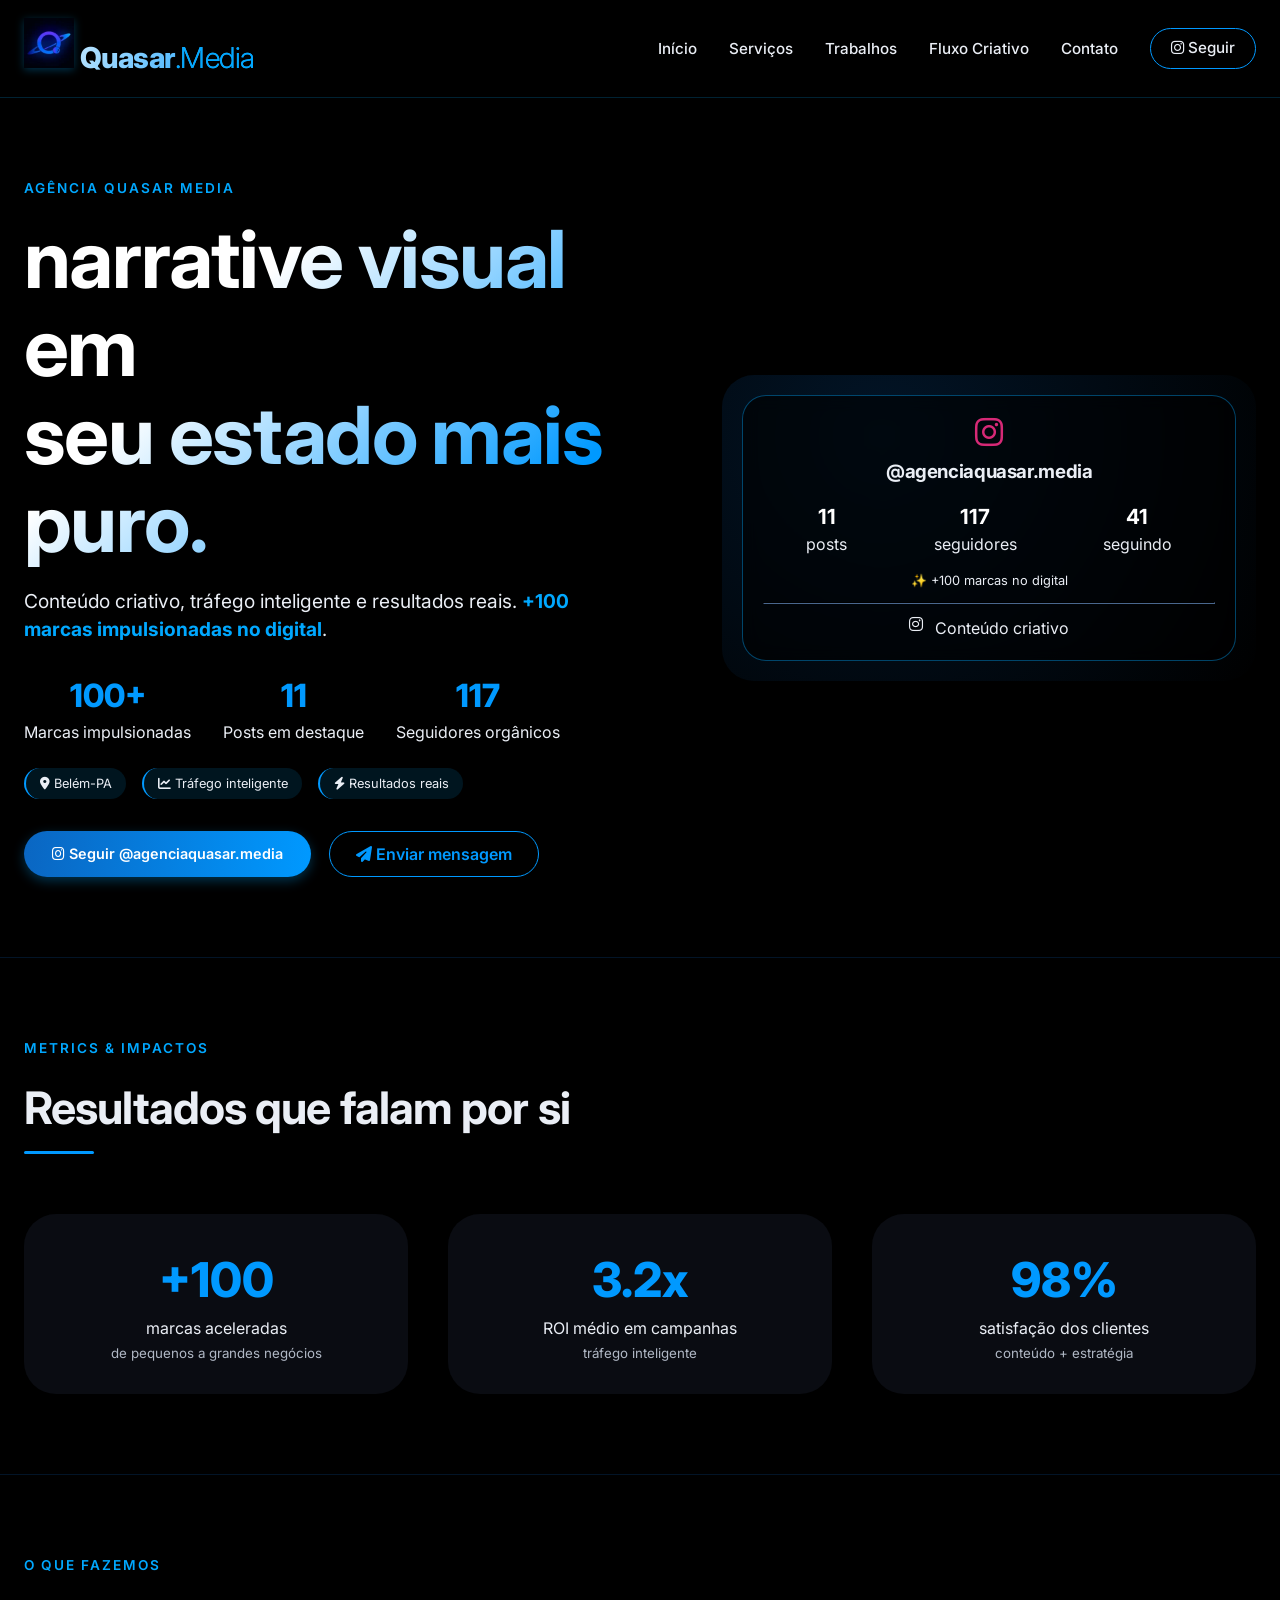
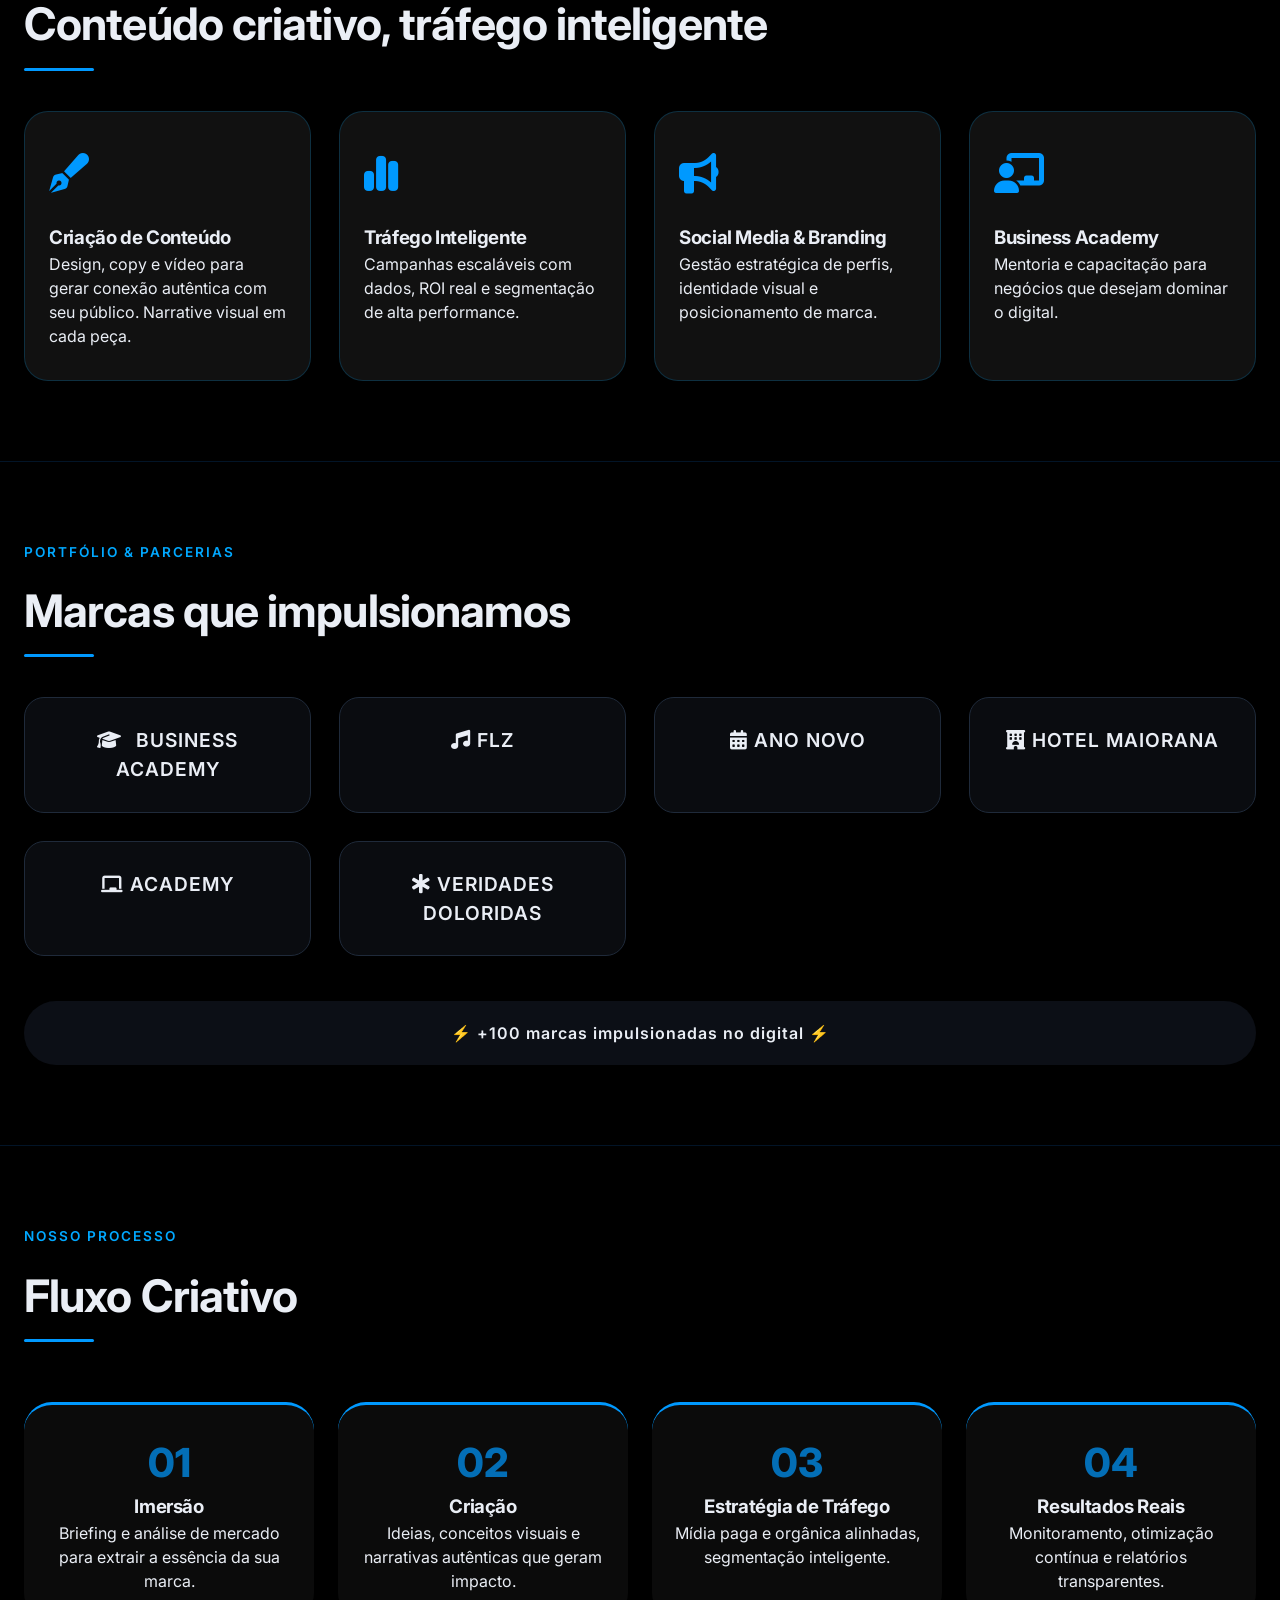
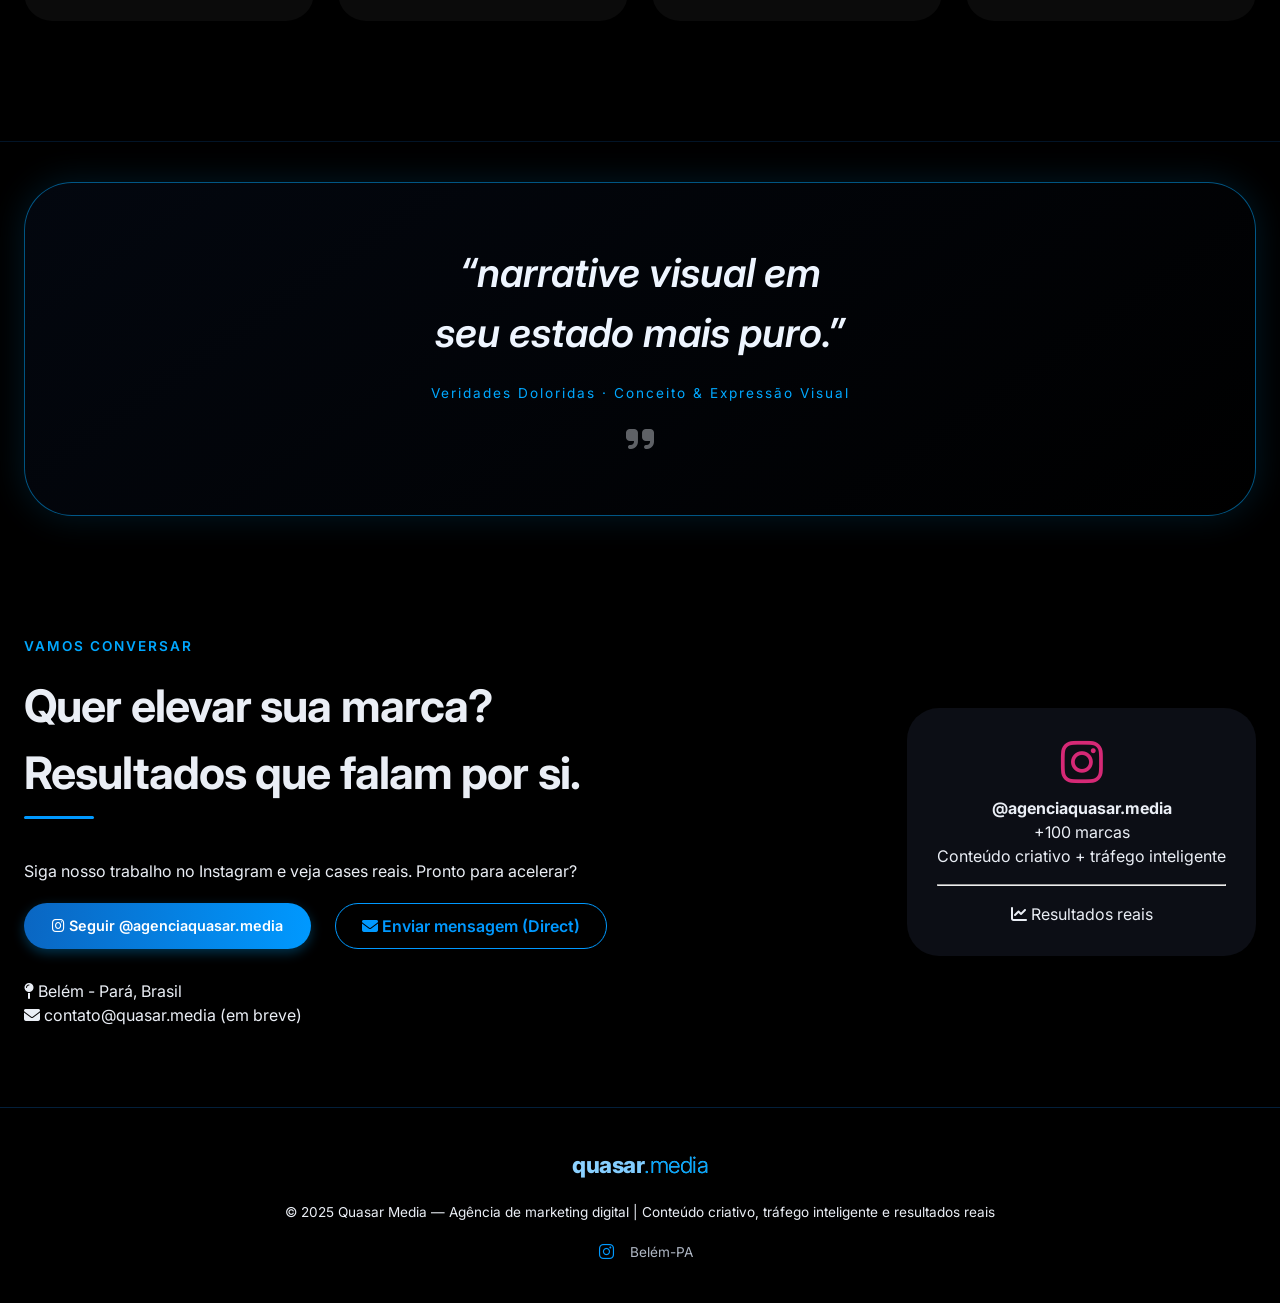
==== index.html @ a2df17c5 "Primeiro commit do Quasar.media" ====
<!DOCTYPE html>
<html lang="pt-br">
<head>
    <meta charset="UTF-8">
    <meta name="viewport" content="width=device-width, initial-scale=1.0, user-scalable=yes">
    <title>Quasar Media | Agência de Marketing Digital</title>
    <meta name="description" content="Conteúdo criativo, tráfego inteligente e resultados reais. +100 marcas impulsionadas no digital. Agência Quasar Media - Belém/PA">
    <link rel="preconnect" href="https://fonts.googleapis.com">
    <link rel="preconnect" href="https://fonts.gstatic.com" crossorigin>
    <link href="https://fonts.googleapis.com/css2?family=Inter:opsz,wght@14..32,300;14..32,400;14..32,500;14..32,600;14..32,700;14..32,800&display=swap" rel="stylesheet">
    <link rel="stylesheet" href="https://cdnjs.cloudflare.com/ajax/libs/font-awesome/6.5.1/css/all.min.css">
    <style>
        * {
            margin: 0;
            padding: 0;
            box-sizing: border-box;
        }

        body {
            background-color: #000000;
            font-family: 'Inter', sans-serif;
            color: #eaeef5;
            line-height: 1.5;
            scroll-behavior: smooth;
        }

        /* Cores e variáveis */
        :root {
            --black-deep: #000000;
            --black-rich: #0a0a0a;
            --black-card: #111111;
            --blue-primary: #0a66c2;
            --blue-electric: #0099ff;
            --blue-glow: #00a8ff;
            --blue-dark: #0a4c8a;
            --gray-muted: #b0b8c5;
            --white-soft: #f0f4fa;
            --border-glow: rgba(0, 168, 255, 0.25);
        }

        /* Scrollbar customizada */
        ::-webkit-scrollbar {
            width: 6px;
        }
        ::-webkit-scrollbar-track {
            background: #0a0a0a;
        }
        ::-webkit-scrollbar-thumb {
            background: var(--blue-primary);
            border-radius: 8px;
        }

        /* Layout base */
        .container {
            max-width: 1300px;
            margin: 0 auto;
            padding: 0 24px;
        }

        section {
            padding: 80px 0;
            border-bottom: 1px solid rgba(10, 102, 194, 0.2);
        }

        section:last-child {
            border-bottom: none;
        }

        /* Tipografia */
        h1, h2, h3 {
            font-weight: 700;
            letter-spacing: -0.02em;
        }

        h1 {
            font-size: clamp(2.8rem, 8vw, 5rem);
            line-height: 1.1;
            background: linear-gradient(135deg, #ffffff 30%, var(--blue-electric) 80%);
            -webkit-background-clip: text;
            background-clip: text;
            color: transparent;
            margin-bottom: 1.25rem;
        }

        h2 {
            font-size: clamp(2rem, 5vw, 2.8rem);
            margin-bottom: 2rem;
            position: relative;
            display: inline-block;
        }
        h2:after {
            content: '';
            position: absolute;
            bottom: -12px;
            left: 0;
            width: 70px;
            height: 3px;
            background: var(--blue-electric);
            border-radius: 4px;
        }

        .section-sub {
            color: var(--blue-glow);
            text-transform: uppercase;
            font-weight: 600;
            letter-spacing: 2px;
            font-size: 0.85rem;
            margin-bottom: 1rem;
        }

        /* Navbar */
        .navbar {
            position: sticky;
            top: 0;
            backdrop-filter: blur(16px);
            background: rgba(0, 0, 0, 0.75);
            z-index: 1000;
            padding: 18px 0;
            border-bottom: 1px solid rgba(0, 168, 255, 0.2);
        }
        .nav-container {
            display: flex;
            justify-content: space-between;
            align-items: center;
            flex-wrap: wrap;
        }
        .logo {
            font-size: 1.8rem;
            font-weight: 800;
            letter-spacing: -0.5px;
            background: linear-gradient(120deg, #fff, var(--blue-electric));
            -webkit-background-clip: text;
            background-clip: text;
            color: transparent;
            text-decoration: none;
        }
        .logo span {
            font-weight: 300;
            color: var(--blue-glow);
            background: none;
            -webkit-background-clip: unset;
            background-clip: unset;
        }
/* ==================== LOGO ==================== */
.logo-imaf {
    display: flex;
    align-items: center;
    gap: 10px;           /* espaço entre a imagem e o texto */
    text-decoration: none;
    color: inherit;
}

.logo-img {
    height: 50px;                    /* tamanho principal da logo */
    width: auto;                     /* mantém proporção */
    object-fit: contain;             /* evita distorção */
    filter: drop-shadow(0 2px 4px rgba(0, 168, 255, 0.3)); /* brilho sutil */
    transition: transform 0.3s ease;
}

.logo-img:hover {
    transform: scale(1.05);
}

/* Texto ao lado da logo */
.logo-imaf span {
    font-size: 1.75rem;
    font-weight: 800;
    letter-spacing: -0.5px;
    background: linear-gradient(120deg, #ffffff, var(--blue-electric));
    -webkit-background-clip: text;
    background-clip: text;
    color: transparent;
    line-height: 1;
}

/* Versão mobile - reduz um pouco o tamanho */
@media (max-width: 860px) {
    .logo-img {
        height: 36px;
    }
    
    .logo-imaf span {
        font-size: 1.55rem;
    }
}
        .nav-links {
            display: flex;
            gap: 2rem;
            align-items: center;
            list-style: none;
        }
        .nav-links a {
            color: #eaeef5;
            text-decoration: none;
            font-weight: 500;
            transition: 0.2s;
            font-size: 0.95rem;
        }
        .nav-links a:hover {
            color: var(--blue-electric);
        }
        .menu-icon {
            display: none;
            font-size: 1.8rem;
            cursor: pointer;
            color: var(--blue-electric);
        }

        /* Botões */
        .btn-primary {
            background: linear-gradient(95deg, var(--blue-primary), var(--blue-electric));
            border: none;
            padding: 12px 28px;
            border-radius: 40px;
            color: white;
            font-weight: 600;
            cursor: pointer;
            transition: 0.2s;
            text-decoration: none;
            display: inline-block;
            font-size: 0.9rem;
            box-shadow: 0 4px 12px rgba(0, 168, 255, 0.3);
        }
        .btn-primary:hover {
            transform: scale(1.02);
            background: linear-gradient(95deg, #0a5bb3, #0090e6);
            box-shadow: 0 8px 20px rgba(0, 168, 255, 0.5);
        }
        .btn-outline {
            background: transparent;
            border: 1.5px solid var(--blue-electric);
            padding: 10px 26px;
            border-radius: 40px;
            color: var(--blue-electric);
            font-weight: 600;
            transition: 0.2s;
            text-decoration: none;
            display: inline-block;
        }
        .btn-outline:hover {
            background: rgba(0, 168, 255, 0.1);
            border-color: #fff;
            color: #fff;
        }

        /* Hero Section */
        .hero {
            display: flex;
            flex-wrap: wrap;
            justify-content: space-between;
            align-items: center;
            gap: 40px;
        }
        .hero-content {
            flex: 1.2;
        }
        .hero-stats {
            display: flex;
            gap: 2rem;
            margin: 28px 0 24px;
            flex-wrap: wrap;
        }
        .stat-item {
            text-align: center;
        }
        .stat-number {
            font-size: 2rem;
            font-weight: 800;
            color: var(--blue-electric);
        }
        .hero-badges {
            display: flex;
            gap: 16px;
            flex-wrap: wrap;
            margin-top: 20px;
        }
        .badge-local {
            background: rgba(0, 168, 255, 0.12);
            padding: 6px 14px;
            border-radius: 50px;
            font-size: 0.8rem;
            border-left: 2px solid var(--blue-electric);
        }
        .hero-right {
            flex: 0.9;
            background: radial-gradient(circle at 30% 20%, rgba(10, 102, 194, 0.2), transparent);
            padding: 20px;
            border-radius: 32px;
            text-align: center;
        }
        .instagram-card {
            background: rgba(0, 0, 0, 0.6);
            backdrop-filter: blur(8px);
            border-radius: 24px;
            padding: 20px;
            border: 1px solid rgba(0, 168, 255, 0.4);
        }
        .insta-stats {
            display: flex;
            justify-content: space-around;
            margin: 15px 0;
        }
        .insta-stats div {
            text-align: center;
        }
        .insta-stats strong {
            font-size: 1.3rem;
            display: block;
            color: white;
        }

        /* Grids e cards */
        .services-grid, .clients-grid {
            display: grid;
            grid-template-columns: repeat(auto-fit, minmax(260px, 1fr));
            gap: 28px;
            margin-top: 20px;
        }
        .service-card {
            background: var(--black-card);
            border-radius: 24px;
            padding: 32px 24px;
            transition: 0.25s ease;
            border: 1px solid rgba(0, 168, 255, 0.2);
        }
        .service-card:hover {
            transform: translateY(-6px);
            border-color: var(--blue-electric);
            box-shadow: 0 20px 30px -12px rgba(0, 168, 255, 0.2);
        }
        .service-icon {
            font-size: 2.5rem;
            color: var(--blue-electric);
            margin-bottom: 20px;
        }
        .client-item {
            background: #0a0c10;
            border-radius: 20px;
            padding: 28px 20px;
            text-align: center;
            font-weight: 600;
            font-size: 1.2rem;
            letter-spacing: 1px;
            border: 1px solid #1f2a3a;
            transition: 0.2s;
        }
        .client-item:hover {
            border-color: var(--blue-electric);
            background: #0f1722;
        }

        /* Fluxo Criativo (timeline) */
        .flow-steps {
            display: flex;
            flex-wrap: wrap;
            justify-content: space-between;
            gap: 24px;
            margin: 40px 0;
        }
        .step {
            flex: 1;
            min-width: 180px;
            background: rgba(17, 17, 17, 0.7);
            border-radius: 28px;
            padding: 28px 18px;
            text-align: center;
            border-top: 3px solid var(--blue-electric);
        }
        .step-number {
            font-size: 2.5rem;
            font-weight: 800;
            color: var(--blue-electric);
            opacity: 0.7;
        }

        /* Narrative Visual */
        .narrative-block {
            background: linear-gradient(145deg, #03070f, #000000);
            border-radius: 48px;
            padding: 60px 40px;
            text-align: center;
            margin: 40px 0;
            border: 1px solid rgba(0, 168, 255, 0.5);
            box-shadow: 0 0 35px rgba(0, 168, 255, 0.15);
        }
        .narrative-block p {
            font-size: clamp(1.5rem, 4vw, 2.5rem);
            font-weight: 600;
            font-style: italic;
            color: #eef5ff;
        }
        .narrative-small {
            margin-top: 20px;
            letter-spacing: 2px;
            font-size: 0.85rem;
            color: var(--blue-glow);
        }

        /* Contato e Redes */
        .contact-area {
            display: flex;
            flex-wrap: wrap;
            gap: 50px;
            justify-content: space-between;
            align-items: center;
        }
        .contact-buttons {
            display: flex;
            gap: 24px;
            flex-wrap: wrap;
        }
        .insta-handle {
            color: var(--blue-electric);
            font-weight: 600;
        }

        footer {
            padding: 40px 0;
            border-top: 1px solid rgba(10, 102, 194, 0.3);
            text-align: center;
            font-size: 0.85rem;
        }

        /* Responsivo */
        @media (max-width: 860px) {
            .nav-links {
                display: none;
                flex-direction: column;
                width: 100%;
                background: #000000dd;
                backdrop-filter: blur(20px);
                padding: 24px;
                border-radius: 28px;
                margin-top: 18px;
                gap: 1.5rem;
            }
            .nav-links.active {
                display: flex;
            }
            .menu-icon {
                display: block;
            }
            .nav-container {
                flex-wrap: wrap;
            }
            .hero {
                flex-direction: column;
            }
            .flow-steps {
                flex-direction: column;
            }
            .contact-area {
                flex-direction: column;
                text-align: center;
            }
        }
        .btn-icon {
            margin-right: 8px;
        }
        a {
            text-decoration: none;
        }
        .text-glow {
            color: var(--blue-glow);
        }
    </style>
</head>
<body>

<nav class="navbar">
    <div class="container nav-container">
          <a href="#" class="logo"> 
               <img src="logo.webp" alt="Quasar Media" class="logo-img">
               Quasar<span>.Media</span>
          </a>
        <div class="menu-icon" id="menuToggle">
            <i class="fas fa-bars"></i>
        </div>
        <ul class="nav-links" id="navLinks">
            <li><a href="#home">Início</a></li>
            <li><a href="#servicos">Serviços</a></li>
            <li><a href="#trabalhos">Trabalhos</a></li>
            <li><a href="#fluxo">Fluxo Criativo</a></li>
            <li><a href="#contato">Contato</a></li>
            <li><a href="https://www.instagram.com/agenciaquasar.media/" target="_blank" class="btn-outline" style="padding: 8px 20px;"><i class="fab fa-instagram"></i> Seguir</a></li>
        </ul>
    </div>
</nav>

<main>
    <!-- Hero / Home -->
    <section id="home">
        <div class="container hero">
            <div class="hero-content">
                <div class="section-sub">AGÊNCIA QUASAR MEDIA</div>
                <h1>narrative visual em<br>seu estado mais puro.</h1>
                <p style="font-size: 1.2rem; max-width: 550px;">Conteúdo criativo, tráfego inteligente e resultados reais. <strong class="text-glow">+100 marcas impulsionadas no digital</strong>.</p>
                
                <div class="hero-stats">
                    <div class="stat-item"><span class="stat-number">100+</span><br>Marcas impulsionadas</div>
                    <div class="stat-item"><span class="stat-number">11</span><br>Posts em destaque</div>
                    <div class="stat-item"><span class="stat-number">117</span><br>Seguidores orgânicos</div>
                </div>
                
                <div class="hero-badges">
                    <span class="badge-local"><i class="fas fa-map-marker-alt"></i> Belém-PA</span>
                    <span class="badge-local"><i class="fas fa-chart-line"></i> Tráfego inteligente</span>
                    <span class="badge-local"><i class="fas fa-bolt"></i> Resultados reais</span>
                </div>
                
                <div style="margin-top: 32px; display: flex; gap: 18px; flex-wrap: wrap;">
                    <a href="https://www.instagram.com/agenciaquasar.media/" target="_blank" class="btn-primary"><i class="fab fa-instagram"></i> Seguir @agenciaquasar.media</a>
                    <a href="#contato" class="btn-outline"><i class="fas fa-paper-plane"></i> Enviar mensagem</a>
                </div>
            </div>


            <!-- aleterar isso por uma imagem de chamada-->
            <div class="hero-right">
                <div class="instagram-card">
                    <i class="fab fa-instagram" style="font-size: 2rem; color: #d62976;"></i>
                    <h3 style="margin: 8px 0;">@agenciaquasar.media</h3>
                    <div class="insta-stats">
                        <div><strong>11</strong> posts</div>
                        <div><strong>117</strong> seguidores</div>
                        <div><strong>41</strong> seguindo</div>
                    </div>
                    <div style="font-size: 0.8rem; margin-top: 12px;">✨ +100 marcas no digital</div>
                    <hr style="border-color: #1e2a3a; margin: 12px 0;">
                    <div style="display: flex; justify-content: center; gap: 12px;">
                        <i class="fab fa-instagram"></i> <span>Conteúdo criativo</span>
                    </div>
                </div>
           <!-- aleterar isso por uma imagem de chamada / fim do div-->

            </div>
        </div>
    </section>

    <!-- Resultados que falam por si -->
    <section>
        <div class="container">
            <div class="section-sub">METRICS & IMPACTOS</div>
            <h2>Resultados que falam por si</h2>
            <div style="display: flex; flex-wrap: wrap; gap: 40px; justify-content: space-between; margin-top: 40px;">
                <div style="flex:1; background: #0a0c12; border-radius: 32px; padding: 30px; text-align: center;">
                    <div style="font-size: 3rem; font-weight: 800; color: var(--blue-electric);">+100</div>
                    <div>marcas aceleradas</div>
                    <small style="color: var(--gray-muted);">de pequenos a grandes negócios</small>
                </div>
                <div style="flex:1; background: #0a0c12; border-radius: 32px; padding: 30px; text-align: center;">
                    <div style="font-size: 3rem; font-weight: 800; color: var(--blue-electric);">3.2x</div>
                    <div>ROI médio em campanhas</div>
                    <small style="color: var(--gray-muted);">tráfego inteligente</small>
                </div>
                <div style="flex:1; background: #0a0c12; border-radius: 32px; padding: 30px; text-align: center;">
                    <div style="font-size: 3rem; font-weight: 800; color: var(--blue-electric);">98%</div>
                    <div>satisfação dos clientes</div>
                    <small style="color: var(--gray-muted);">conteúdo + estratégia</small>
                </div>
            </div>
        </div>
    </section>

    <!-- Serviços -->
    <section id="servicos">
        <div class="container">
            <div class="section-sub">O QUE FAZEMOS</div>
            <h2>Conteúdo criativo, tráfego inteligente</h2>
            <div class="services-grid">
                <div class="service-card">
                    <div class="service-icon"><i class="fas fa-pen-fancy"></i></div>
                    <h3>Criação de Conteúdo</h3>
                    <p>Design, copy e vídeo para gerar conexão autêntica com seu público. Narrative visual em cada peça.</p>
                </div>
                <div class="service-card">
                    <div class="service-icon"><i class="fas fa-chart-simple"></i></div>
                    <h3>Tráfego Inteligente</h3>
                    <p>Campanhas escaláveis com dados, ROI real e segmentação de alta performance.</p>
                </div>
                <div class="service-card">
                    <div class="service-icon"><i class="fas fa-bullhorn"></i></div>
                    <h3>Social Media & Branding</h3>
                    <p>Gestão estratégica de perfis, identidade visual e posicionamento de marca.</p>
                </div>
                <div class="service-card">
                    <div class="service-icon"><i class="fas fa-chalkboard-user"></i></div>
                    <h3>Business Academy</h3>
                    <p>Mentoria e capacitação para negócios que desejam dominar o digital.</p>
                </div>
            </div>
        </div>
    </section>

    <!-- Trabalhos / Clientes (inspirado na imagem) -->
    <section id="trabalhos">
        <div class="container">
            <div class="section-sub">PORTFÓLIO & PARCERIAS</div>
            <h2>Marcas que impulsionamos</h2>
            <div class="clients-grid">
                <div class="client-item"><i class="fas fa-graduation-cap" style="margin-right: 8px;"></i> BUSINESS ACADEMY</div>
                <div class="client-item"><i class="fas fa-music"></i> FLZ</div>
                <div class="client-item"><i class="fas fa-calendar-alt"></i> ANO NOVO</div>
                <div class="client-item"><i class="fas fa-hotel"></i> HOTEL MAIORANA</div>
                <div class="client-item"><i class="fas fa-chalkboard"></i> ACADEMY</div>
                <div class="client-item"><i class="fas fa-star-of-life"></i> VERIDADES DOLORIDAS</div>
            </div>
            <div style="margin-top: 45px; text-align: center; background: #0c0f16; border-radius: 60px; padding: 20px;">
                <span style="font-weight: 600; letter-spacing: 1px;">⚡ +100 marcas impulsionadas no digital ⚡</span>
            </div>
        </div>
    </section>

    <!-- Fluxo Criativo (etapas) -->
    <section id="fluxo">
        <div class="container">
            <div class="section-sub">NOSSO PROCESSO</div>
            <h2>Fluxo Criativo</h2>
            <div class="flow-steps">
                <div class="step"><div class="step-number">01</div><h3>Imersão</h3><p>Briefing e análise de mercado para extrair a essência da sua marca.</p></div>
                <div class="step"><div class="step-number">02</div><h3>Criação</h3><p>Ideias, conceitos visuais e narrativas autênticas que geram impacto.</p></div>
                <div class="step"><div class="step-number">03</div><h3>Estratégia de Tráfego</h3><p>Mídia paga e orgânica alinhadas, segmentação inteligente.</p></div>
                <div class="step"><div class="step-number">04</div><h3>Resultados Reais</h3><p>Monitoramento, otimização contínua e relatórios transparentes.</p></div>
            </div>
        </div>
    </section>

    <!-- Narrative visual puro (inspirado na legenda) -->
    <div class="container">
        <div class="narrative-block">
            <p>“narrative visual em<br>seu estado mais puro.”</p>
            <div class="narrative-small">Veridades Doloridas · Conceito & Expressão Visual</div>
            <i class="fas fa-quote-right" style="font-size: 2rem; opacity: 0.4; margin-top: 20px; display: block;"></i>
        </div>
    </div>

    <!-- Contato + redes sociais -->
    <section id="contato">
        <div class="container contact-area">
            <div>
                <div class="section-sub">VAMOS CONVERSAR</div>
                <h2>Quer elevar sua marca? <br>Resultados que falam por si.</h2>
                <p style="margin: 20px 0;">Siga nosso trabalho no Instagram e veja cases reais. Pronto para acelerar?</p>
                <div class="contact-buttons">
                    <a href="https://www.instagram.com/agenciaquasar.media/" target="_blank" class="btn-primary"><i class="fab fa-instagram"></i> Seguir @agenciaquasar.media</a>
                    <a href="https://www.instagram.com/direct/t/agenciaquasar.media" target="_blank" class="btn-outline"><i class="fas fa-envelope"></i> Enviar mensagem (Direct)</a>
                </div>
                <div style="margin-top: 30px;">
                    <p><i class="fas fa-map-pin"></i> Belém - Pará, Brasil</p>
                    <p><i class="fas fa-envelope"></i> contato@quasar.media (em breve)</p>
                </div>
            </div>
            <div style="background: #0c0e15; border-radius: 32px; padding: 30px; min-width: 240px; text-align: center;">
                <i class="fab fa-instagram" style="font-size: 3rem; color: #d62976;"></i>
                <p style="margin-top: 10px;"><strong>@agenciaquasar.media</strong></p>
                <p>+100 marcas<br>Conteúdo criativo + tráfego inteligente</p>
                <hr style="margin: 16px 0;">
                <div><i class="fas fa-chart-line"></i> Resultados reais</div>
            </div>
        </div>
    </section>
</main>

<footer>
    <div class="container">
        <div class="logo" style="font-size: 1.4rem; margin-bottom: 20px;">quasar<span>.media</span></div>
        <p>© 2025 Quasar Media — Agência de marketing digital | Conteúdo criativo, tráfego inteligente e resultados reais</p>
        <div style="margin-top: 20px;">
            <a href="https://www.instagram.com/agenciaquasar.media/" target="_blank" style="color: var(--blue-electric); margin: 0 12px;"><i class="fab fa-instagram fa-lg"></i></a>
            <span style="color: var(--gray-muted);">Belém-PA</span>
        </div>
    </div>
</footer>

<script>
    // Menu mobile toggle
    const menuToggle = document.getElementById('menuToggle');
    const navLinks = document.getElementById('navLinks');
    menuToggle.addEventListener('click', () => {
        navLinks.classList.toggle('active');
    });

    // Fechar menu ao clicar em qualquer link
    document.querySelectorAll('.nav-links a').forEach(link => {
        link.addEventListener('click', () => {
            navLinks.classList.remove('active');
        });
    });

    // Smooth scroll para âncoras
    document.querySelectorAll('a[href^="#"]').forEach(anchor => {
        anchor.addEventListener('click', function(e) {
            const targetId = this.getAttribute('href');
            if(targetId === "#") return;
            const targetElement = document.querySelector(targetId);
            if(targetElement) {
                e.preventDefault();
                targetElement.scrollIntoView({ behavior: 'smooth', block: 'start' });
            }
        });
    });
</script>
</body>
</html>
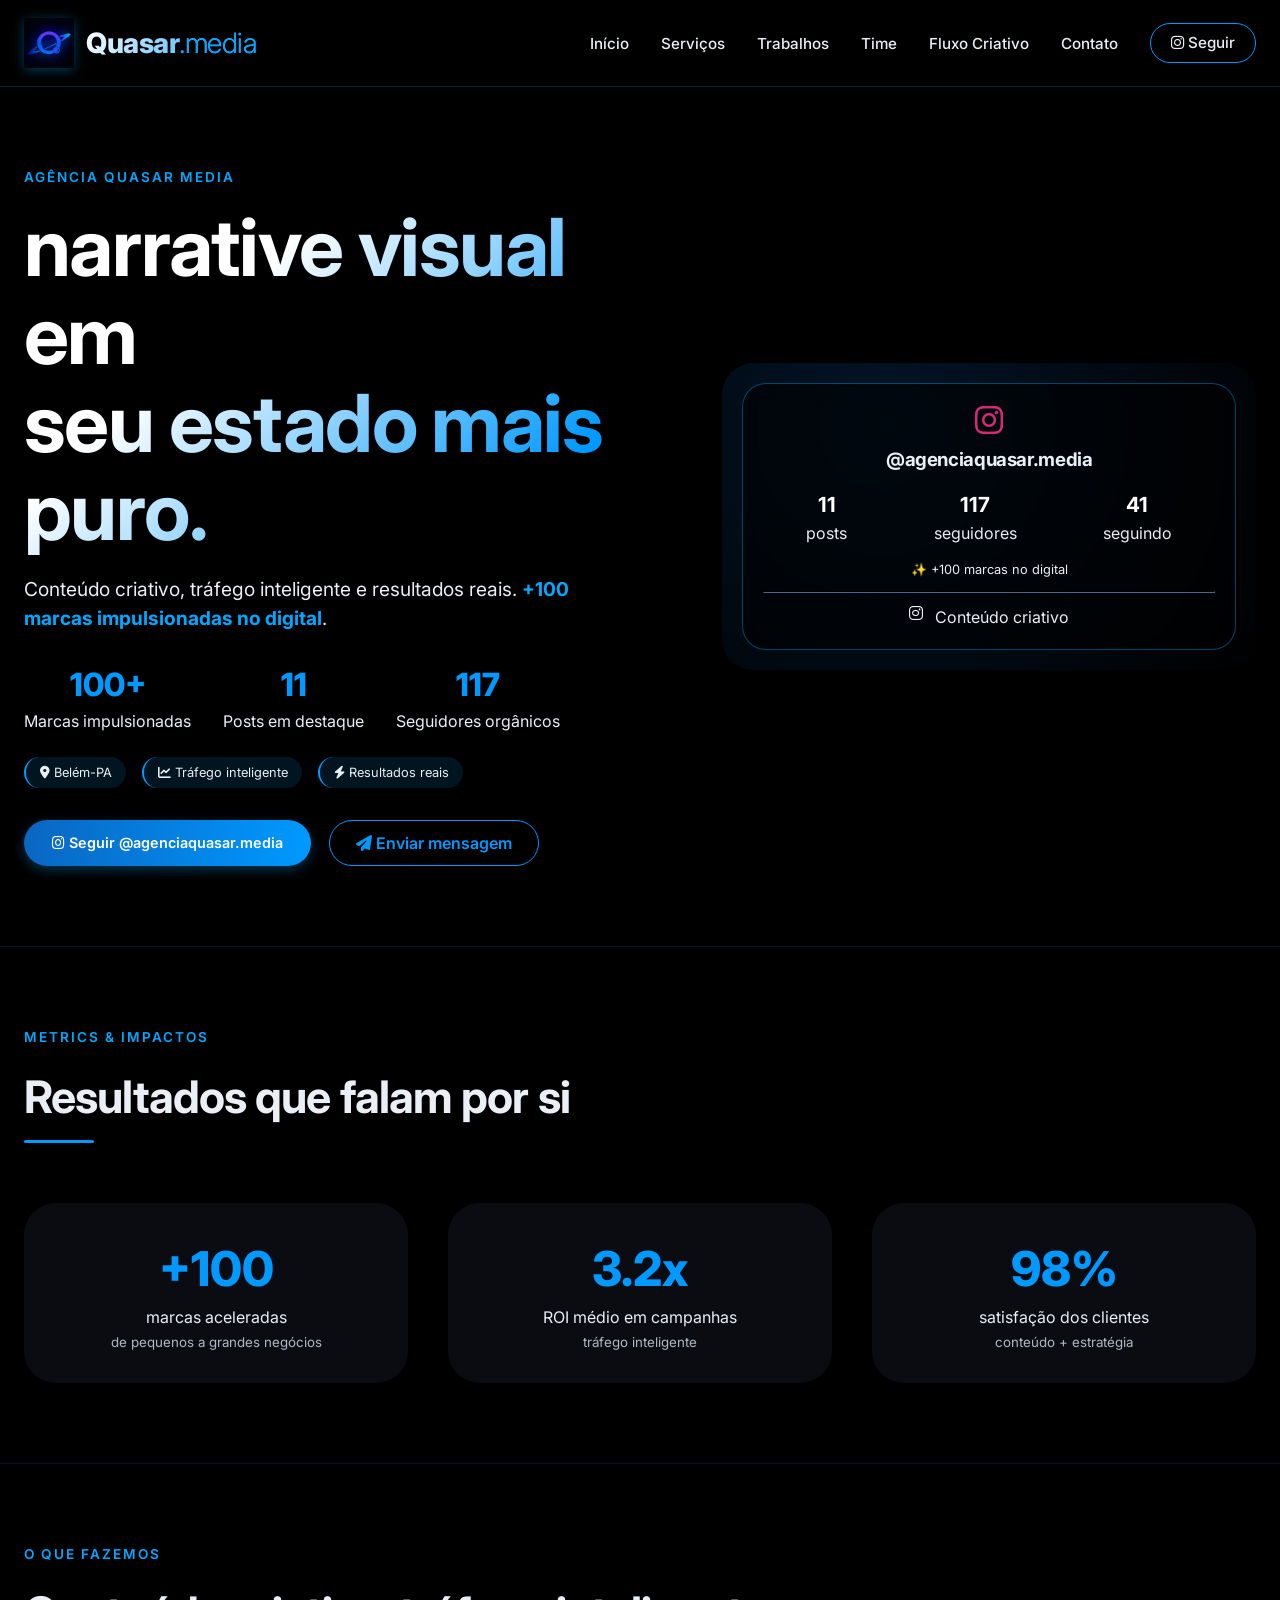
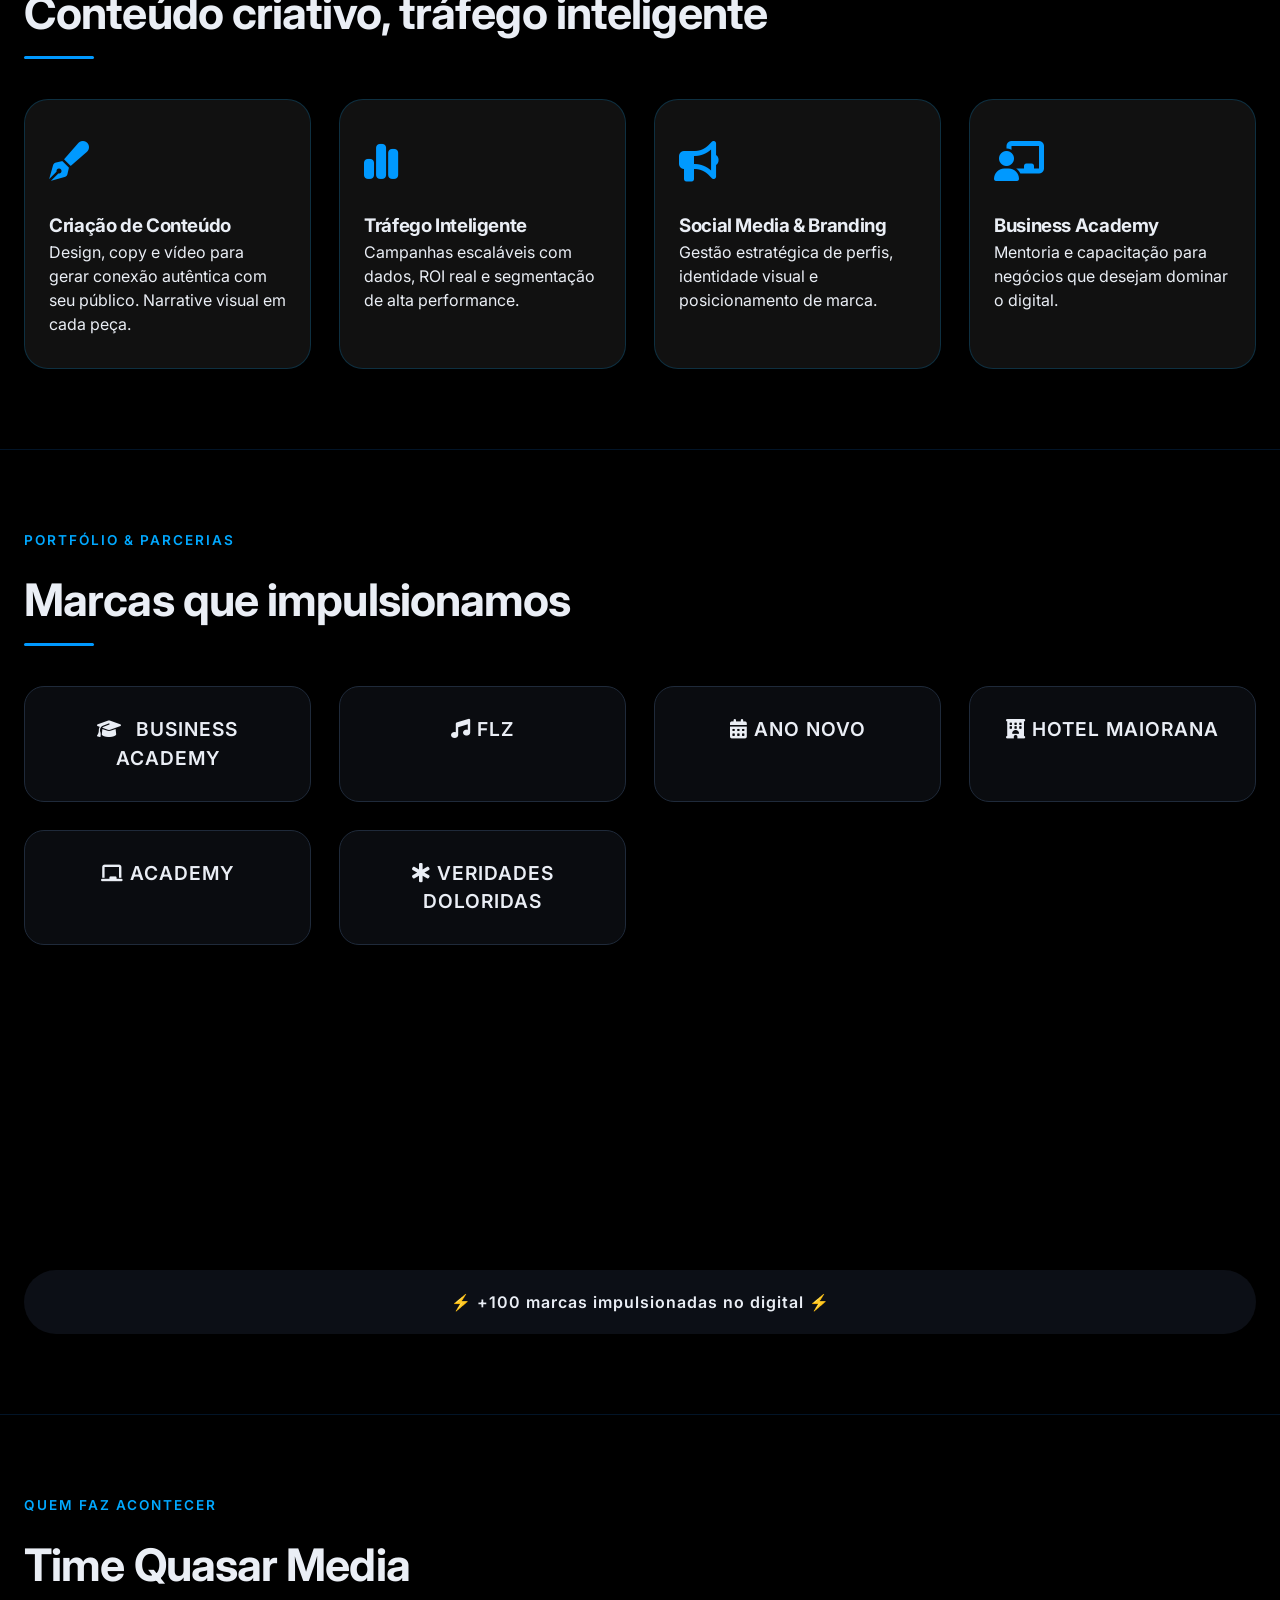
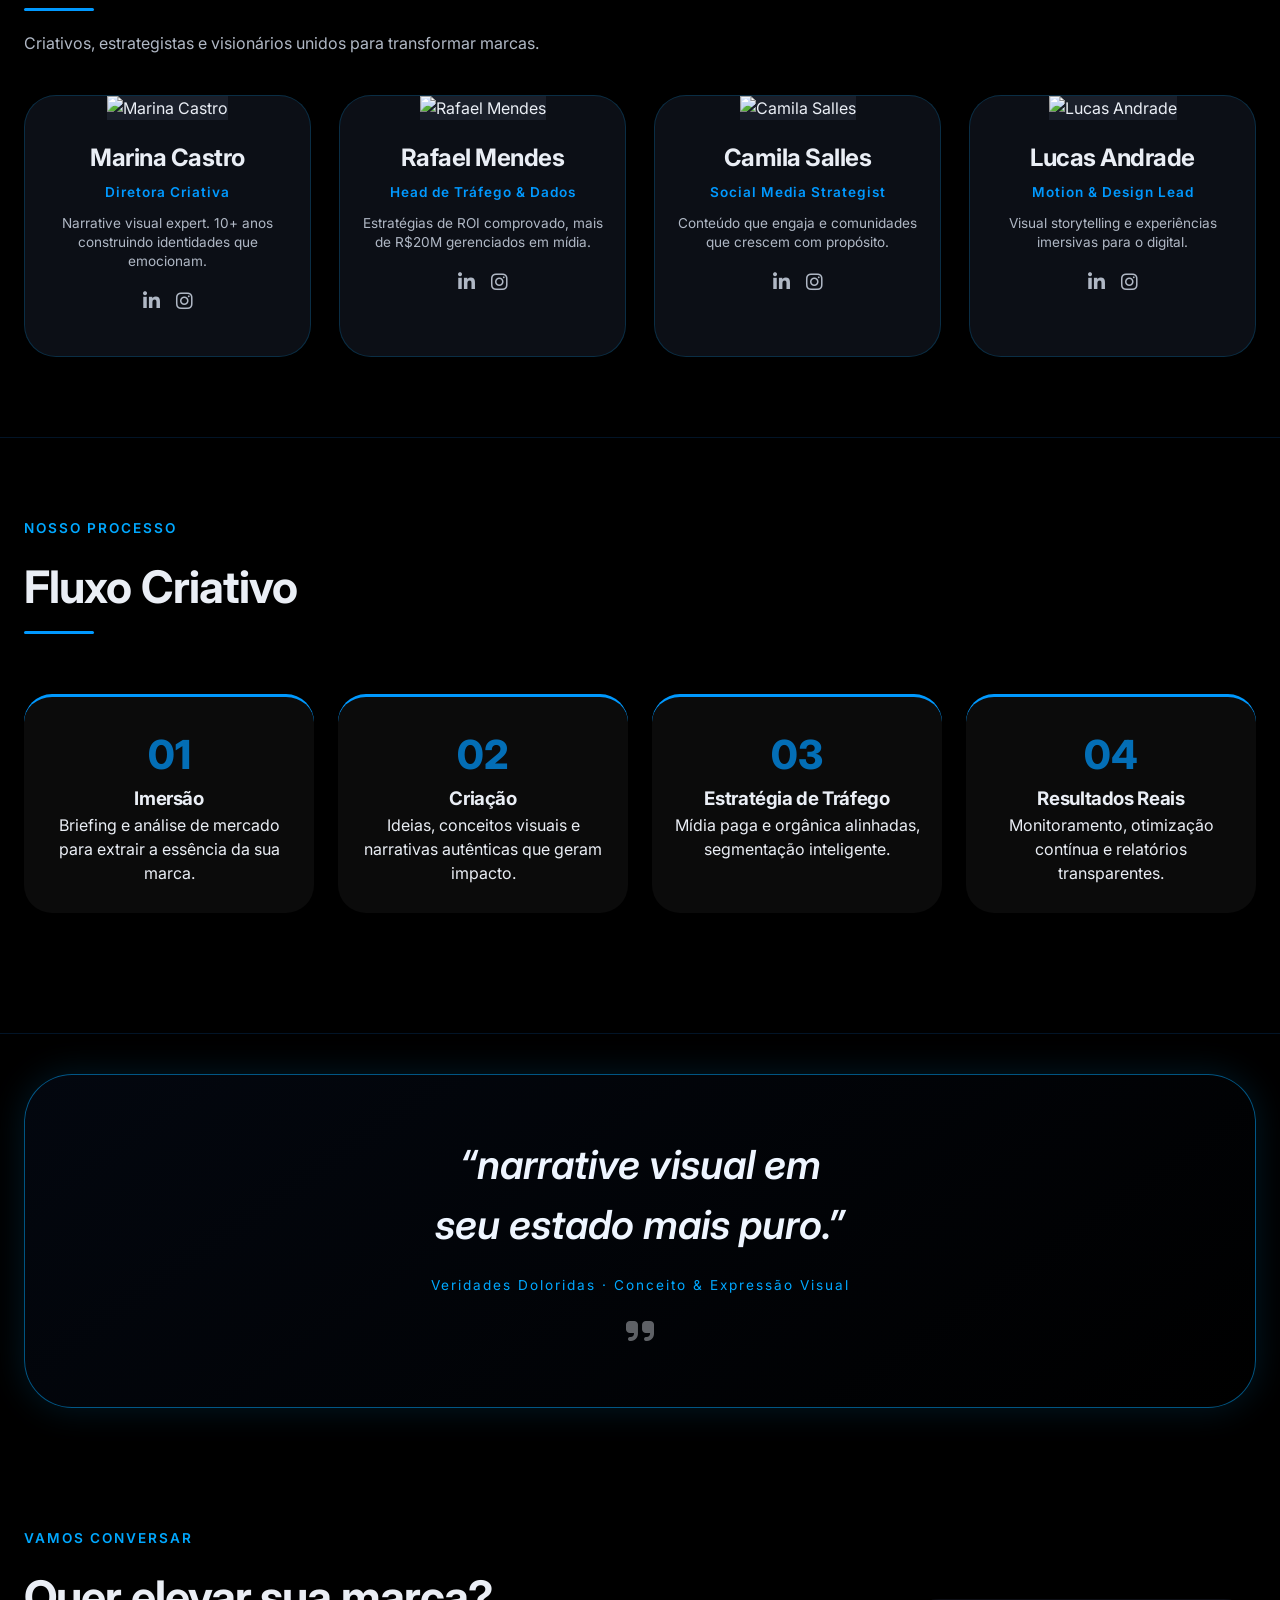
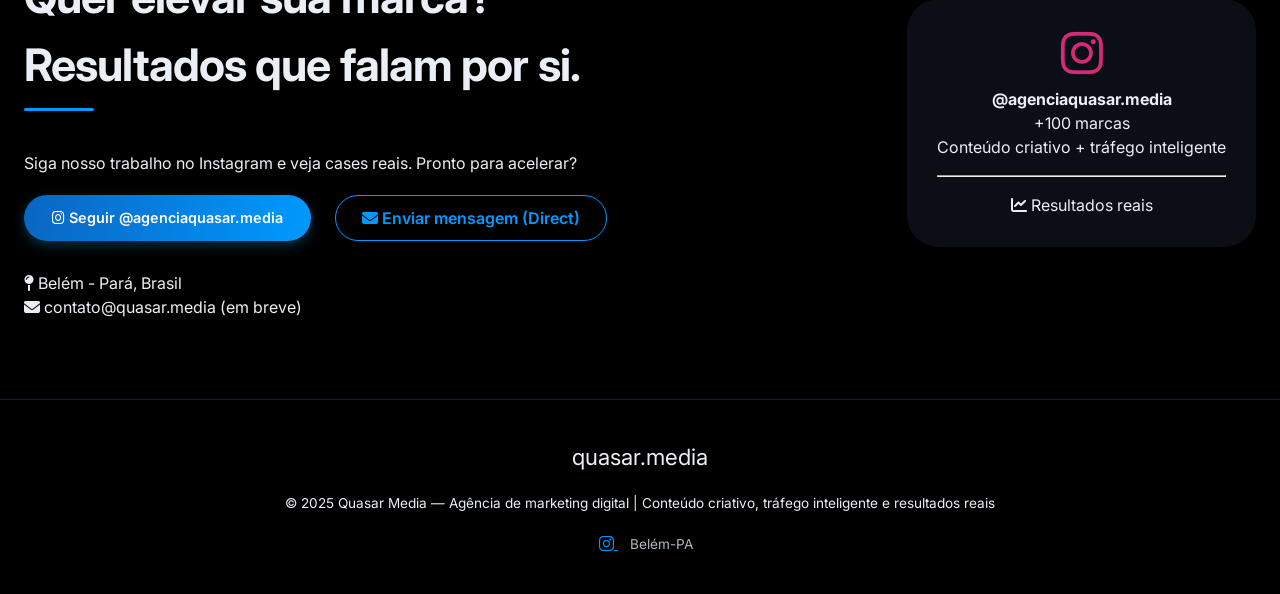
==== commit 94e3e768: "definido o index principal" ====
--- a/index.html
+++ b/index.html
@@ -5,17 +5,25 @@
     <meta name="viewport" content="width=device-width, initial-scale=1.0, user-scalable=yes">
     <title>Quasar Media | Agência de Marketing Digital</title>
     <meta name="description" content="Conteúdo criativo, tráfego inteligente e resultados reais. +100 marcas impulsionadas no digital. Agência Quasar Media - Belém/PA">
+    
+    <!-- ==================== FONTS & ICONS ==================== -->
+    <!-- Google Fonts: Inter (modern sans-serif) -->
     <link rel="preconnect" href="https://fonts.googleapis.com">
     <link rel="preconnect" href="https://fonts.gstatic.com" crossorigin>
     <link href="https://fonts.googleapis.com/css2?family=Inter:opsz,wght@14..32,300;14..32,400;14..32,500;14..32,600;14..32,700;14..32,800&display=swap" rel="stylesheet">
+    <!-- Font Awesome 6 (ícones) -->
     <link rel="stylesheet" href="https://cdnjs.cloudflare.com/ajax/libs/font-awesome/6.5.1/css/all.min.css">
+
     <style>
+        /* ==================== RESET & VARIÁVEIS GLOBAIS ==================== */
+        /* Reset básico para consistência entre navegadores */
         * {
             margin: 0;
             padding: 0;
             box-sizing: border-box;
         }
 
+        /* Corpo escuro, tipografia limpa e suave */
         body {
             background-color: #000000;
             font-family: 'Inter', sans-serif;
@@ -24,7 +32,7 @@
             scroll-behavior: smooth;
         }
 
-        /* Cores e variáveis */
+        /* Paleta de cores (design system) */
         :root {
             --black-deep: #000000;
             --black-rich: #0a0a0a;
@@ -35,10 +43,9 @@
             --blue-dark: #0a4c8a;
             --gray-muted: #b0b8c5;
             --white-soft: #f0f4fa;
-            --border-glow: rgba(0, 168, 255, 0.25);
-        }
-
-        /* Scrollbar customizada */
+        }
+
+        /* Scrollbar personalizada (visual futurista) */
         ::-webkit-scrollbar {
             width: 6px;
         }
@@ -50,28 +57,29 @@
             border-radius: 8px;
         }
 
-        /* Layout base */
+        /* Container centralizador com padding lateral responsivo */
         .container {
             max-width: 1300px;
             margin: 0 auto;
             padding: 0 24px;
         }
 
+        /* Seções espaçadas e com borda sutil de destaque */
         section {
             padding: 80px 0;
             border-bottom: 1px solid rgba(10, 102, 194, 0.2);
         }
-
         section:last-child {
             border-bottom: none;
         }
 
-        /* Tipografia */
+        /* ==================== TIPOGRAFIA ==================== */
         h1, h2, h3 {
             font-weight: 700;
             letter-spacing: -0.02em;
         }
 
+        /* Título hero com gradiente azul/branco */
         h1 {
             font-size: clamp(2.8rem, 8vw, 5rem);
             line-height: 1.1;
@@ -82,6 +90,7 @@
             margin-bottom: 1.25rem;
         }
 
+        /* Títulos de seção com linha decorativa abaixo */
         h2 {
             font-size: clamp(2rem, 5vw, 2.8rem);
             margin-bottom: 2rem;
@@ -99,6 +108,7 @@
             border-radius: 4px;
         }
 
+        /* Subtítulo de seção (tags pequenas acima do h2) */
         .section-sub {
             color: var(--blue-glow);
             text-transform: uppercase;
@@ -108,88 +118,63 @@
             margin-bottom: 1rem;
         }
 
-        /* Navbar */
+        /* ==================== NAVBAR (MENU SUPERIOR) ==================== */
         .navbar {
             position: sticky;
             top: 0;
-            backdrop-filter: blur(16px);
+            backdrop-filter: blur(16px);      /* Efeito vidro fosco */
             background: rgba(0, 0, 0, 0.75);
             z-index: 1000;
             padding: 18px 0;
             border-bottom: 1px solid rgba(0, 168, 255, 0.2);
         }
+
         .nav-container {
             display: flex;
             justify-content: space-between;
             align-items: center;
             flex-wrap: wrap;
         }
-        .logo {
-            font-size: 1.8rem;
+
+        /* Logo: imagem + texto alinhados verticalmente */
+        .logo-imaf {
+            display: flex;
+            align-items: center;
+            gap: 12px;
+            text-decoration: none;
+            color: inherit;
+        }
+
+        .logo-img {
+            height: 50px;
+            width: auto;
+            object-fit: contain;
+            filter: drop-shadow(0 2px 6px rgba(0, 168, 255, 0.35));
+            transition: transform 0.3s ease;
+        }
+        .logo-img:hover {
+            transform: scale(1.05);
+        }
+
+        .logo-text {
+            font-size: 1.75rem;
             font-weight: 800;
             letter-spacing: -0.5px;
-            background: linear-gradient(120deg, #fff, var(--blue-electric));
+            background: linear-gradient(120deg, #ffffff, var(--blue-electric));
             -webkit-background-clip: text;
             background-clip: text;
             color: transparent;
-            text-decoration: none;
-        }
-        .logo span {
-            font-weight: 300;
-            color: var(--blue-glow);
-            background: none;
-            -webkit-background-clip: unset;
-            background-clip: unset;
-        }
-/* ==================== LOGO ==================== */
-.logo-imaf {
-    display: flex;
-    align-items: center;
-    gap: 10px;           /* espaço entre a imagem e o texto */
-    text-decoration: none;
-    color: inherit;
-}
-
-.logo-img {
-    height: 50px;                    /* tamanho principal da logo */
-    width: auto;                     /* mantém proporção */
-    object-fit: contain;             /* evita distorção */
-    filter: drop-shadow(0 2px 4px rgba(0, 168, 255, 0.3)); /* brilho sutil */
-    transition: transform 0.3s ease;
-}
-
-.logo-img:hover {
-    transform: scale(1.05);
-}
-
-/* Texto ao lado da logo */
-.logo-imaf span {
-    font-size: 1.75rem;
-    font-weight: 800;
-    letter-spacing: -0.5px;
-    background: linear-gradient(120deg, #ffffff, var(--blue-electric));
-    -webkit-background-clip: text;
-    background-clip: text;
-    color: transparent;
-    line-height: 1;
-}
-
-/* Versão mobile - reduz um pouco o tamanho */
-@media (max-width: 860px) {
-    .logo-img {
-        height: 36px;
-    }
-    
-    .logo-imaf span {
-        font-size: 1.55rem;
-    }
-}
+            line-height: 1;
+        }
+
+        /* Links de navegação desktop */
         .nav-links {
             display: flex;
             gap: 2rem;
             align-items: center;
             list-style: none;
         }
+
         .nav-links a {
             color: #eaeef5;
             text-decoration: none;
@@ -200,6 +185,8 @@
         .nav-links a:hover {
             color: var(--blue-electric);
         }
+
+        /* Botão menu mobile (hambúrguer) */
         .menu-icon {
             display: none;
             font-size: 1.8rem;
@@ -207,7 +194,7 @@
             color: var(--blue-electric);
         }
 
-        /* Botões */
+        /* ==================== BOTÕES GLOBAIS ==================== */
         .btn-primary {
             background: linear-gradient(95deg, var(--blue-primary), var(--blue-electric));
             border: none;
@@ -224,9 +211,9 @@
         }
         .btn-primary:hover {
             transform: scale(1.02);
-            background: linear-gradient(95deg, #0a5bb3, #0090e6);
             box-shadow: 0 8px 20px rgba(0, 168, 255, 0.5);
         }
+
         .btn-outline {
             background: transparent;
             border: 1.5px solid var(--blue-electric);
@@ -244,7 +231,7 @@
             color: #fff;
         }
 
-        /* Hero Section */
+        /* ==================== SEÇÃO HERO ==================== */
         .hero {
             display: flex;
             flex-wrap: wrap;
@@ -301,16 +288,13 @@
             justify-content: space-around;
             margin: 15px 0;
         }
-        .insta-stats div {
-            text-align: center;
-        }
         .insta-stats strong {
             font-size: 1.3rem;
             display: block;
             color: white;
         }
 
-        /* Grids e cards */
+        /* ==================== CARDS DE SERVIÇOS ==================== */
         .services-grid, .clients-grid {
             display: grid;
             grid-template-columns: repeat(auto-fit, minmax(260px, 1fr));
@@ -350,7 +334,7 @@
             background: #0f1722;
         }
 
-        /* Fluxo Criativo (timeline) */
+        /* ==================== FLUXO CRIATIVO (STEPS) ==================== */
         .flow-steps {
             display: flex;
             flex-wrap: wrap;
@@ -374,7 +358,7 @@
             opacity: 0.7;
         }
 
-        /* Narrative Visual */
+        /* ==================== BLOCO NARRATIVO (DESTAQUE) ==================== */
         .narrative-block {
             background: linear-gradient(145deg, #03070f, #000000);
             border-radius: 48px;
@@ -397,7 +381,7 @@
             color: var(--blue-glow);
         }
 
-        /* Contato e Redes */
+        /* ==================== CONTATO ==================== */
         .contact-area {
             display: flex;
             flex-wrap: wrap;
@@ -410,11 +394,8 @@
             gap: 24px;
             flex-wrap: wrap;
         }
-        .insta-handle {
-            color: var(--blue-electric);
-            font-weight: 600;
-        }
-
+
+        /* ==================== FOOTER ==================== */
         footer {
             padding: 40px 0;
             border-top: 1px solid rgba(10, 102, 194, 0.3);
@@ -422,7 +403,7 @@
             font-size: 0.85rem;
         }
 
-        /* Responsivo */
+        /* ==================== RESPONSIVIDADE ==================== */
         @media (max-width: 860px) {
             .nav-links {
                 display: none;
@@ -454,69 +435,229 @@
                 flex-direction: column;
                 text-align: center;
             }
-        }
-        .btn-icon {
-            margin-right: 8px;
-        }
-        a {
-            text-decoration: none;
-        }
+            .logo-img {
+                height: 38px;
+            }
+            .logo-text {
+                font-size: 1.55rem;
+            }
+        }
+
+        /* Utilitário para texto com brilho azul */
         .text-glow {
             color: var(--blue-glow);
         }
+
+        /* Team Section */
+.team-grid {
+    display: grid;
+    grid-template-columns: repeat(auto-fit, minmax(260px, 1fr));
+    gap: 28px;
+    margin-top: 20px;
+}
+.team-member {
+    background: #0c0f16;
+    border-radius: 32px;
+    overflow: hidden;
+    transition: transform 0.3s ease, box-shadow 0.3s;
+    border: 1px solid rgba(0, 168, 255, 0.2);
+    text-align: center;
+    padding-bottom: 24px;
+}
+.team-member:hover {
+    transform: translateY(-8px);
+    border-color: var(--blue-electric);
+    box-shadow: 0 20px 25px -12px rgba(0, 168, 255, 0.3);
+}
+.team-img {
+    width: 100%;
+    aspect-ratio: 1 / 1;
+    object-fit: cover;
+    background: #1a1f2a;
+    transition: 0.3s;
+}
+.team-info {
+    padding: 20px 16px 16px;
+}
+.team-info h3 {
+    font-size: 1.5rem;
+    margin-bottom: 6px;
+}
+.team-role {
+    color: var(--blue-electric);
+    font-weight: 600;
+    margin-bottom: 12px;
+    font-size: 0.85rem;
+    letter-spacing: 1px;
+}
+.team-bio {
+    font-size: 0.85rem;
+    color: var(--gray-muted);
+    margin-bottom: 16px;
+    line-height: 1.4;
+}
+.team-social {
+    display: flex;
+    justify-content: center;
+    gap: 16px;
+}
+.team-social a {
+    color: var(--gray-muted);
+    font-size: 1.2rem;
+    transition: 0.2s;
+}
+.team-social a:hover {
+    color: var(--blue-electric);
+}
+
+/* Container dos Comentários */
+.reviews-marquee {
+    padding: 80px 0;
+    overflow: hidden;
+    background: #000;
+    display: flex;
+    flex-direction: column;
+    gap: 40px;
+}
+
+.marquee-line {
+    display: flex;
+    white-space: nowrap;
+    gap: 30px;
+    padding: 20px 0;
+}
+
+/* Estilo do Card Quadrado */
+.review-item {
+    display: flex;
+    flex-direction: column;
+    justify-content: space-between;
+    min-width: 320px; /* Largura fixa para manter o formato de card */
+    min-height: 180px; /* Altura para não ser uma linha fina */
+    background: #0a0a0a;
+    padding: 30px;
+    border-radius: 4px; /* Cantos mais "secos" / quadrados */
+    border: 1px solid rgba(0, 168, 255, 0.2);
+    box-shadow: 0 10px 30px rgba(0, 0, 0, 0.5);
+    transition: border-color 0.3s ease;
+    flex-shrink: 0;
+}
+
+.review-item:hover {
+    border-color: var(--blue-electric);
+}
+
+.review-item i {
+    color: var(--blue-electric);
+    font-size: 1.2rem;
+    margin-bottom: 15px;
+}
+
+.review-text {
+    font-style: normal;
+    font-size: 1rem;
+    line-height: 1.6;
+    color: #eaeef5;
+    white-space: normal; /* Permite que o texto quebre linhas dentro do card */
+    margin-bottom: 20px;
+}
+
+.review-author {
+    font-weight: 700;
+    color: var(--blue-glow);
+    font-size: 0.85rem;
+    text-transform: uppercase;
+    letter-spacing: 1px;
+    display: block;
+}
+
+/* Animações (mantidas, mas com ajuste de tempo se necessário) */
+.scroll-left { animation: scrollLeft 50s linear infinite; }
+.scroll-right { animation: scrollRight 50s linear infinite; }
+
+@keyframes scrollLeft {
+    from { transform: translateX(0); }
+    to { transform: translateX(-50%); }
+}
+
+@keyframes scrollRight {
+    from { transform: translateX(-50%); }
+    to { transform: translateX(0); }
+}
+
     </style>
 </head>
 <body>
 
+
+    
+<!-- ==================== MENU DE NAVEGAÇÃO (STICKY + MOBILE) ==================== -->
 <nav class="navbar">
     <div class="container nav-container">
-          <a href="#" class="logo"> 
-               <img src="logo.webp" alt="Quasar Media" class="logo-img">
-               Quasar<span>.Media</span>
-          </a>
+        <!-- Logo: imagem + texto centralizado verticalmente -->
+        <a href="#" class="logo-imaf">
+            <img src="logo.webp" alt="Quasar Media" class="logo-img">
+            <span class="logo-text">Quasar<span style="font-weight: 300; color: var(--blue-glow);">.media</span></span>
+        </a>
+
+        <!-- Botão hambúrguer (mobile) -->
         <div class="menu-icon" id="menuToggle">
             <i class="fas fa-bars"></i>
         </div>
+
+        <!-- Links desktop / mobile (toggle) -->
         <ul class="nav-links" id="navLinks">
             <li><a href="#home">Início</a></li>
             <li><a href="#servicos">Serviços</a></li>
             <li><a href="#trabalhos">Trabalhos</a></li>
+            <li><a href="#team">Time</a></li> 
             <li><a href="#fluxo">Fluxo Criativo</a></li>
             <li><a href="#contato">Contato</a></li>
-            <li><a href="https://www.instagram.com/agenciaquasar.media/" target="_blank" class="btn-outline" style="padding: 8px 20px;"><i class="fab fa-instagram"></i> Seguir</a></li>
+            <li>
+                <a href="https://www.instagram.com/agenciaquasar.media/" target="_blank" class="btn-outline" style="padding: 8px 20px;">
+                    <i class="fab fa-instagram"></i> Seguir
+                </a>
+            </li>
         </ul>
     </div>
 </nav>
 
 <main>
-    <!-- Hero / Home -->
+    <!-- ==================== SEÇÃO HERO (HOME) ==================== -->
     <section id="home">
         <div class="container hero">
+            <!-- Lado esquerdo: chamada principal -->
             <div class="hero-content">
                 <div class="section-sub">AGÊNCIA QUASAR MEDIA</div>
                 <h1>narrative visual em<br>seu estado mais puro.</h1>
                 <p style="font-size: 1.2rem; max-width: 550px;">Conteúdo criativo, tráfego inteligente e resultados reais. <strong class="text-glow">+100 marcas impulsionadas no digital</strong>.</p>
                 
+                <!-- Bloco de estatísticas rápidas -->
                 <div class="hero-stats">
                     <div class="stat-item"><span class="stat-number">100+</span><br>Marcas impulsionadas</div>
                     <div class="stat-item"><span class="stat-number">11</span><br>Posts em destaque</div>
                     <div class="stat-item"><span class="stat-number">117</span><br>Seguidores orgânicos</div>
                 </div>
                 
+                <!-- Badges de diferenciais -->
                 <div class="hero-badges">
                     <span class="badge-local"><i class="fas fa-map-marker-alt"></i> Belém-PA</span>
                     <span class="badge-local"><i class="fas fa-chart-line"></i> Tráfego inteligente</span>
                     <span class="badge-local"><i class="fas fa-bolt"></i> Resultados reais</span>
                 </div>
                 
+                <!-- Botões de ação principais -->
                 <div style="margin-top: 32px; display: flex; gap: 18px; flex-wrap: wrap;">
-                    <a href="https://www.instagram.com/agenciaquasar.media/" target="_blank" class="btn-primary"><i class="fab fa-instagram"></i> Seguir @agenciaquasar.media</a>
-                    <a href="#contato" class="btn-outline"><i class="fas fa-paper-plane"></i> Enviar mensagem</a>
-                </div>
-            </div>
-
-
-            <!-- aleterar isso por uma imagem de chamada-->
+                    <a href="https://www.instagram.com/agenciaquasar.media/" target="_blank" class="btn-primary">
+                        <i class="fab fa-instagram"></i> Seguir @agenciaquasar.media
+                    </a>
+                    <a href="#contato" class="btn-outline">
+                        <i class="fas fa-paper-plane"></i> Enviar mensagem
+                    </a>
+                </div>
+            </div>
+
+            <!-- Lado direito: card simulando perfil do Instagram -->
             <div class="hero-right">
                 <div class="instagram-card">
                     <i class="fab fa-instagram" style="font-size: 2rem; color: #d62976;"></i>
@@ -532,28 +673,29 @@
                         <i class="fab fa-instagram"></i> <span>Conteúdo criativo</span>
                     </div>
                 </div>
-           <!-- aleterar isso por uma imagem de chamada / fim do div-->
-
             </div>
         </div>
     </section>
 
-    <!-- Resultados que falam por si -->
+    <!-- ==================== SEÇÃO RESULTADOS (MÉTRICAS) ==================== -->
     <section>
         <div class="container">
             <div class="section-sub">METRICS & IMPACTOS</div>
             <h2>Resultados que falam por si</h2>
             <div style="display: flex; flex-wrap: wrap; gap: 40px; justify-content: space-between; margin-top: 40px;">
+                <!-- Card 1 -->
                 <div style="flex:1; background: #0a0c12; border-radius: 32px; padding: 30px; text-align: center;">
                     <div style="font-size: 3rem; font-weight: 800; color: var(--blue-electric);">+100</div>
                     <div>marcas aceleradas</div>
                     <small style="color: var(--gray-muted);">de pequenos a grandes negócios</small>
                 </div>
+                <!-- Card 2 -->
                 <div style="flex:1; background: #0a0c12; border-radius: 32px; padding: 30px; text-align: center;">
                     <div style="font-size: 3rem; font-weight: 800; color: var(--blue-electric);">3.2x</div>
                     <div>ROI médio em campanhas</div>
                     <small style="color: var(--gray-muted);">tráfego inteligente</small>
                 </div>
+                <!-- Card 3 -->
                 <div style="flex:1; background: #0a0c12; border-radius: 32px; padding: 30px; text-align: center;">
                     <div style="font-size: 3rem; font-weight: 800; color: var(--blue-electric);">98%</div>
                     <div>satisfação dos clientes</div>
@@ -563,7 +705,7 @@
         </div>
     </section>
 
-    <!-- Serviços -->
+    <!-- ==================== SERVIÇOS ==================== -->
     <section id="servicos">
         <div class="container">
             <div class="section-sub">O QUE FAZEMOS</div>
@@ -593,7 +735,7 @@
         </div>
     </section>
 
-    <!-- Trabalhos / Clientes (inspirado na imagem) -->
+    <!-- ==================== PORTFÓLIO / CLIENTES ==================== -->
     <section id="trabalhos">
         <div class="container">
             <div class="section-sub">PORTFÓLIO & PARCERIAS</div>
@@ -606,13 +748,80 @@
                 <div class="client-item"><i class="fas fa-chalkboard"></i> ACADEMY</div>
                 <div class="client-item"><i class="fas fa-star-of-life"></i> VERIDADES DOLORIDAS</div>
             </div>
+
+            <div class="reviews-marquee">
+    <div class="marquee-line scroll-left" id="linha-1-marquee">
+        </div>
+    <div class="marquee-line scroll-right" id="linha-2-marquee">
+        </div>
+</div>
+
             <div style="margin-top: 45px; text-align: center; background: #0c0f16; border-radius: 60px; padding: 20px;">
                 <span style="font-weight: 600; letter-spacing: 1px;">⚡ +100 marcas impulsionadas no digital ⚡</span>
             </div>
         </div>
     </section>
-
-    <!-- Fluxo Criativo (etapas) -->
+    <!-- ==================== SEÇÃO DE EQUIPE (DESTAQUE) ==================== -->
+         <!-- SEÇÃO: NOSSO TIME -->
+    <section id="team">
+        <div class="container">
+            <div class="section-sub">QUEM FAZ ACONTECER</div>
+            <h2>Time Quasar Media</h2>
+            <p style="margin-bottom: 40px; color: var(--gray-muted);">Criativos, estrategistas e visionários unidos para transformar marcas.</p>
+            <div class="team-grid">
+                <div class="team-member">
+                    <img class="team-img" src="https://randomuser.me/api/portraits/women/68.jpg" alt="Marina Castro">
+                    <div class="team-info">
+                        <h3>Marina Castro</h3>
+                        <div class="team-role">Diretora Criativa</div>
+                        <div class="team-bio">Narrative visual expert. 10+ anos construindo identidades que emocionam.</div>
+                        <div class="team-social">
+                            <a href="#"><i class="fab fa-linkedin-in"></i></a>
+                            <a href="#"><i class="fab fa-instagram"></i></a>
+                        </div>
+                    </div>
+                </div>
+                <div class="team-member">
+                    <img class="team-img" src="https://randomuser.me/api/portraits/men/32.jpg" alt="Rafael Mendes">
+                    <div class="team-info">
+                        <h3>Rafael Mendes</h3>
+                        <div class="team-role">Head de Tráfego & Dados</div>
+                        <div class="team-bio">Estratégias de ROI comprovado, mais de R$20M gerenciados em mídia.</div>
+                        <div class="team-social">
+                            <a href="#"><i class="fab fa-linkedin-in"></i></a>
+                            <a href="#"><i class="fab fa-instagram"></i></a>
+                        </div>
+                    </div>
+                </div>
+                <div class="team-member">
+                    <img class="team-img" src="https://randomuser.me/api/portraits/women/45.jpg" alt="Camila Salles">
+                    <div class="team-info">
+                        <h3>Camila Salles</h3>
+                        <div class="team-role">Social Media Strategist</div>
+                        <div class="team-bio">Conteúdo que engaja e comunidades que crescem com propósito.</div>
+                        <div class="team-social">
+                            <a href="#"><i class="fab fa-linkedin-in"></i></a>
+                            <a href="#"><i class="fab fa-instagram"></i></a>
+                        </div>
+                    </div>
+                </div>
+                <div class="team-member">
+                    <img class="team-img" src="https://randomuser.me/api/portraits/men/75.jpg" alt="Lucas Andrade">
+                    <div class="team-info">
+                        <h3>Lucas Andrade</h3>
+                        <div class="team-role">Motion & Design Lead</div>
+                        <div class="team-bio">Visual storytelling e experiências imersivas para o digital.</div>
+                        <div class="team-social">
+                            <a href="#"><i class="fab fa-linkedin-in"></i></a>
+                            <a href="#"><i class="fab fa-instagram"></i></a>
+                        </div>
+                    </div>
+                </div>
+            </div>
+        </div>
+    </section>
+
+    <!-- ==================== FLUXO CRIATIVO (ETAPAS) ==================== -->
     <section id="fluxo">
         <div class="container">
             <div class="section-sub">NOSSO PROCESSO</div>
@@ -626,7 +835,7 @@
         </div>
     </section>
 
-    <!-- Narrative visual puro (inspirado na legenda) -->
+    <!-- ==================== BLOCO NARRATIVO (CITAÇÃO DE MARCA) ==================== -->
     <div class="container">
         <div class="narrative-block">
             <p>“narrative visual em<br>seu estado mais puro.”</p>
@@ -635,7 +844,7 @@
         </div>
     </div>
 
-    <!-- Contato + redes sociais -->
+    <!-- ==================== CONTATO / REDES ==================== -->
     <section id="contato">
         <div class="container contact-area">
             <div>
@@ -643,8 +852,12 @@
                 <h2>Quer elevar sua marca? <br>Resultados que falam por si.</h2>
                 <p style="margin: 20px 0;">Siga nosso trabalho no Instagram e veja cases reais. Pronto para acelerar?</p>
                 <div class="contact-buttons">
-                    <a href="https://www.instagram.com/agenciaquasar.media/" target="_blank" class="btn-primary"><i class="fab fa-instagram"></i> Seguir @agenciaquasar.media</a>
-                    <a href="https://www.instagram.com/direct/t/agenciaquasar.media" target="_blank" class="btn-outline"><i class="fas fa-envelope"></i> Enviar mensagem (Direct)</a>
+                    <a href="https://www.instagram.com/agenciaquasar.media/" target="_blank" class="btn-primary">
+                        <i class="fab fa-instagram"></i> Seguir @agenciaquasar.media
+                    </a>
+                    <a href="https://www.instagram.com/direct/t/agenciaquasar.media" target="_blank" class="btn-outline">
+                        <i class="fas fa-envelope"></i> Enviar mensagem (Direct)
+                    </a>
                 </div>
                 <div style="margin-top: 30px;">
                     <p><i class="fas fa-map-pin"></i> Belém - Pará, Brasil</p>
@@ -662,44 +875,83 @@
     </section>
 </main>
 
+<!-- ==================== FOOTER ==================== -->
 <footer>
     <div class="container">
         <div class="logo" style="font-size: 1.4rem; margin-bottom: 20px;">quasar<span>.media</span></div>
         <p>© 2025 Quasar Media — Agência de marketing digital | Conteúdo criativo, tráfego inteligente e resultados reais</p>
         <div style="margin-top: 20px;">
-            <a href="https://www.instagram.com/agenciaquasar.media/" target="_blank" style="color: var(--blue-electric); margin: 0 12px;"><i class="fab fa-instagram fa-lg"></i></a>
+            <a href="https://www.instagram.com/agenciaquasar.media/" target="_blank" style="color: var(--blue-electric); margin: 0 12px;">
+                <i class="fab fa-instagram fa-lg"></i>
+            </a>
             <span style="color: var(--gray-muted);">Belém-PA</span>
         </div>
     </div>
 </footer>
 
+<!-- ==================== JAVASCRIPT (MENU MOBILE + SMOOTH SCROLL) ==================== -->
 <script>
-    // Menu mobile toggle
+    // Alterna a visibilidade do menu mobile (classe 'active')
     const menuToggle = document.getElementById('menuToggle');
     const navLinks = document.getElementById('navLinks');
     menuToggle.addEventListener('click', () => {
         navLinks.classList.toggle('active');
     });
 
-    // Fechar menu ao clicar em qualquer link
+    // Fecha o menu automaticamente ao clicar em qualquer link (evita que fique aberto após navegação)
     document.querySelectorAll('.nav-links a').forEach(link => {
         link.addEventListener('click', () => {
             navLinks.classList.remove('active');
         });
     });
 
-    // Smooth scroll para âncoras
+    // Rolagem suave para links internos (âncoras #)
     document.querySelectorAll('a[href^="#"]').forEach(anchor => {
         anchor.addEventListener('click', function(e) {
             const targetId = this.getAttribute('href');
-            if(targetId === "#") return;
+            if (targetId === "#") return; // Evita comportamento padrão se for apenas '#'
             const targetElement = document.querySelector(targetId);
-            if(targetElement) {
+            if (targetElement) {
                 e.preventDefault();
                 targetElement.scrollIntoView({ behavior: 'smooth', block: 'start' });
             }
         });
     });
+
+    async function carregarDepoimentos() {
+    try {
+        const resposta = await fetch('depoimentos.json');
+        if (!resposta.ok) throw new Error("Não foi possível carregar o JSON");
+        
+        const dados = await resposta.json();
+        console.log("Dados carregados com sucesso:", dados); // Verifica no console (F12) se isto aparece
+
+        const linha1Container = document.getElementById('linha-1-marquee');
+        const linha2Container = document.getElementById('linha-2-marquee');
+
+        const criarCard = (item) => `
+            <div class="review-item">
+                <i class="fas fa-quote-right"></i>
+                <p class="review-text">${item.texto}</p>
+                <span class="review-author">${item.autor}</span>
+            </div>
+        `;
+
+        // Gerar o conteúdo
+        const conteudo1 = dados.linha1.map(criarCard).join('');
+        const conteudo2 = dados.linha2.map(criarCard).join('');
+
+        // Inserir e duplicar para o loop infinito
+        linha1Container.innerHTML = conteudo1 + conteudo1;
+        linha2Container.innerHTML = conteudo2 + conteudo2;
+
+    } catch (erro) {
+        console.error("Erro detalhado:", erro);
+    }
+}
+
+carregarDepoimentos();
+}
 </script>
 </body>
 </html>
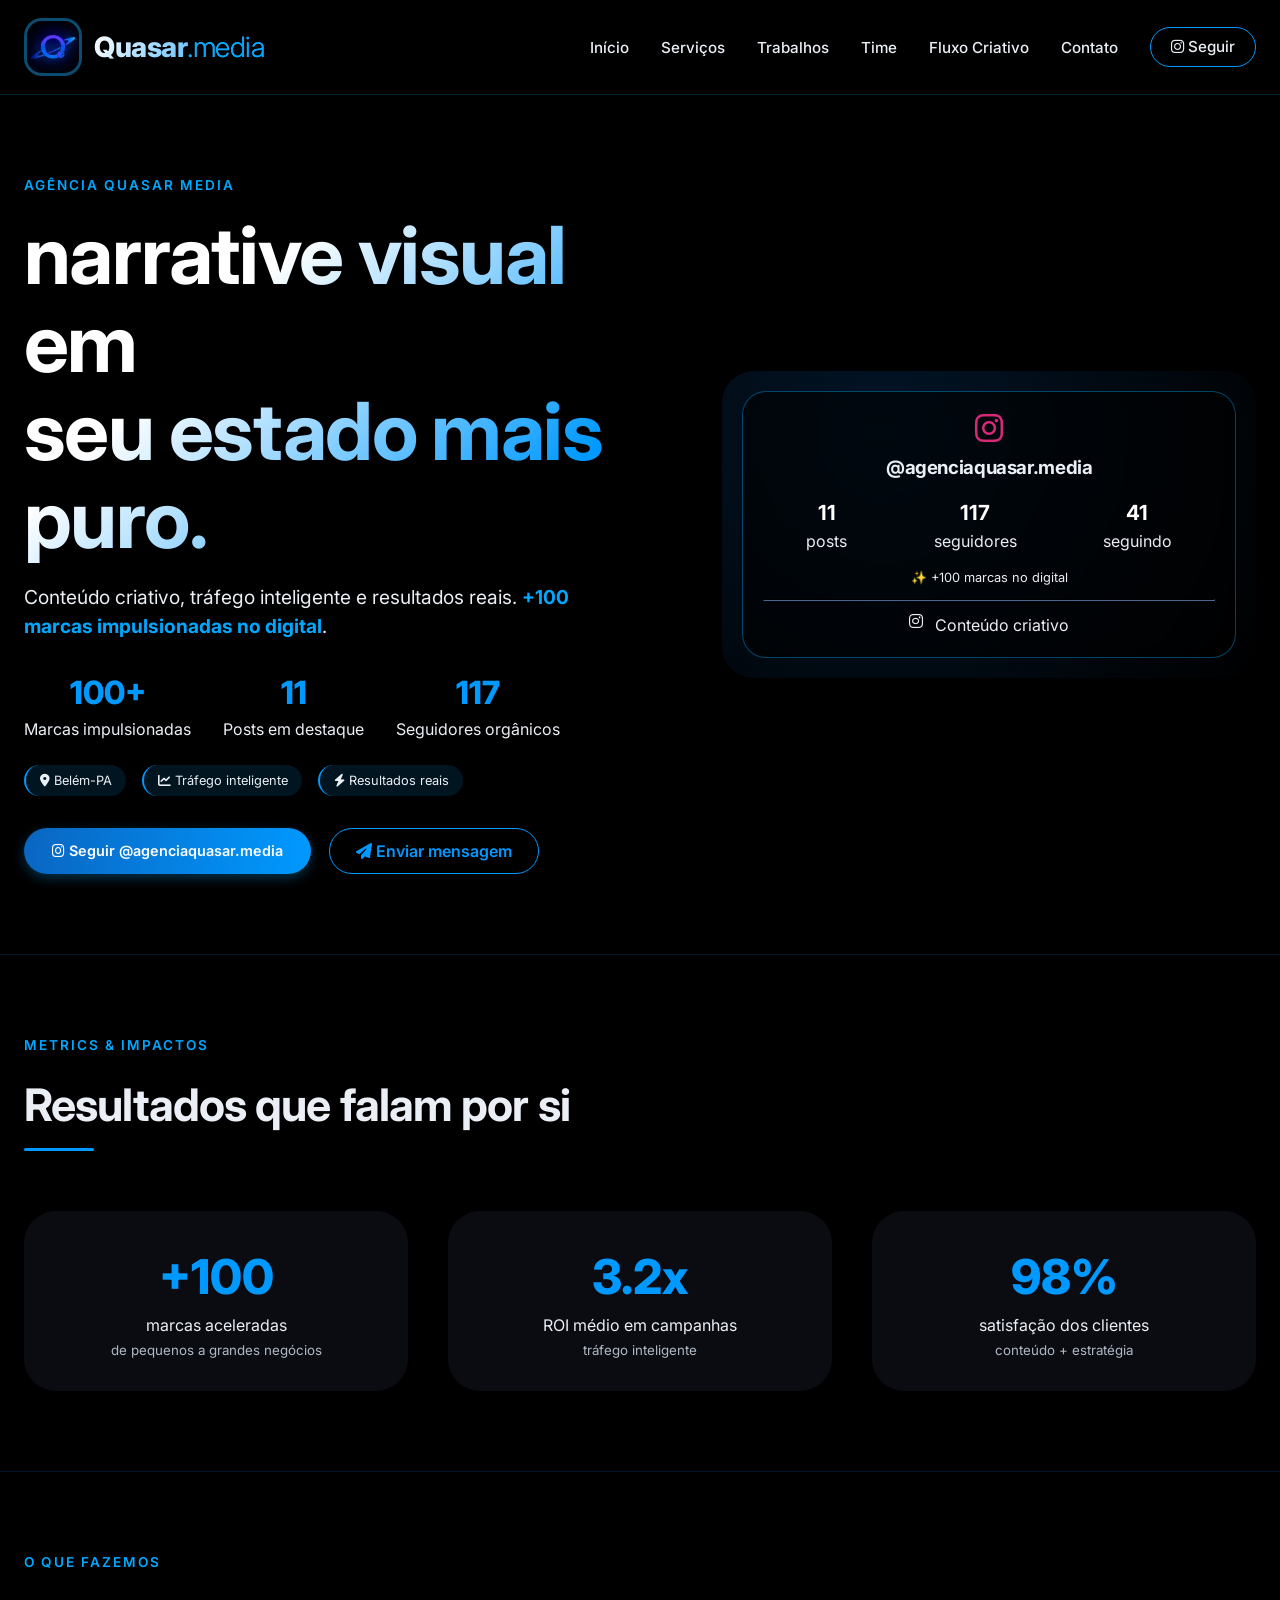
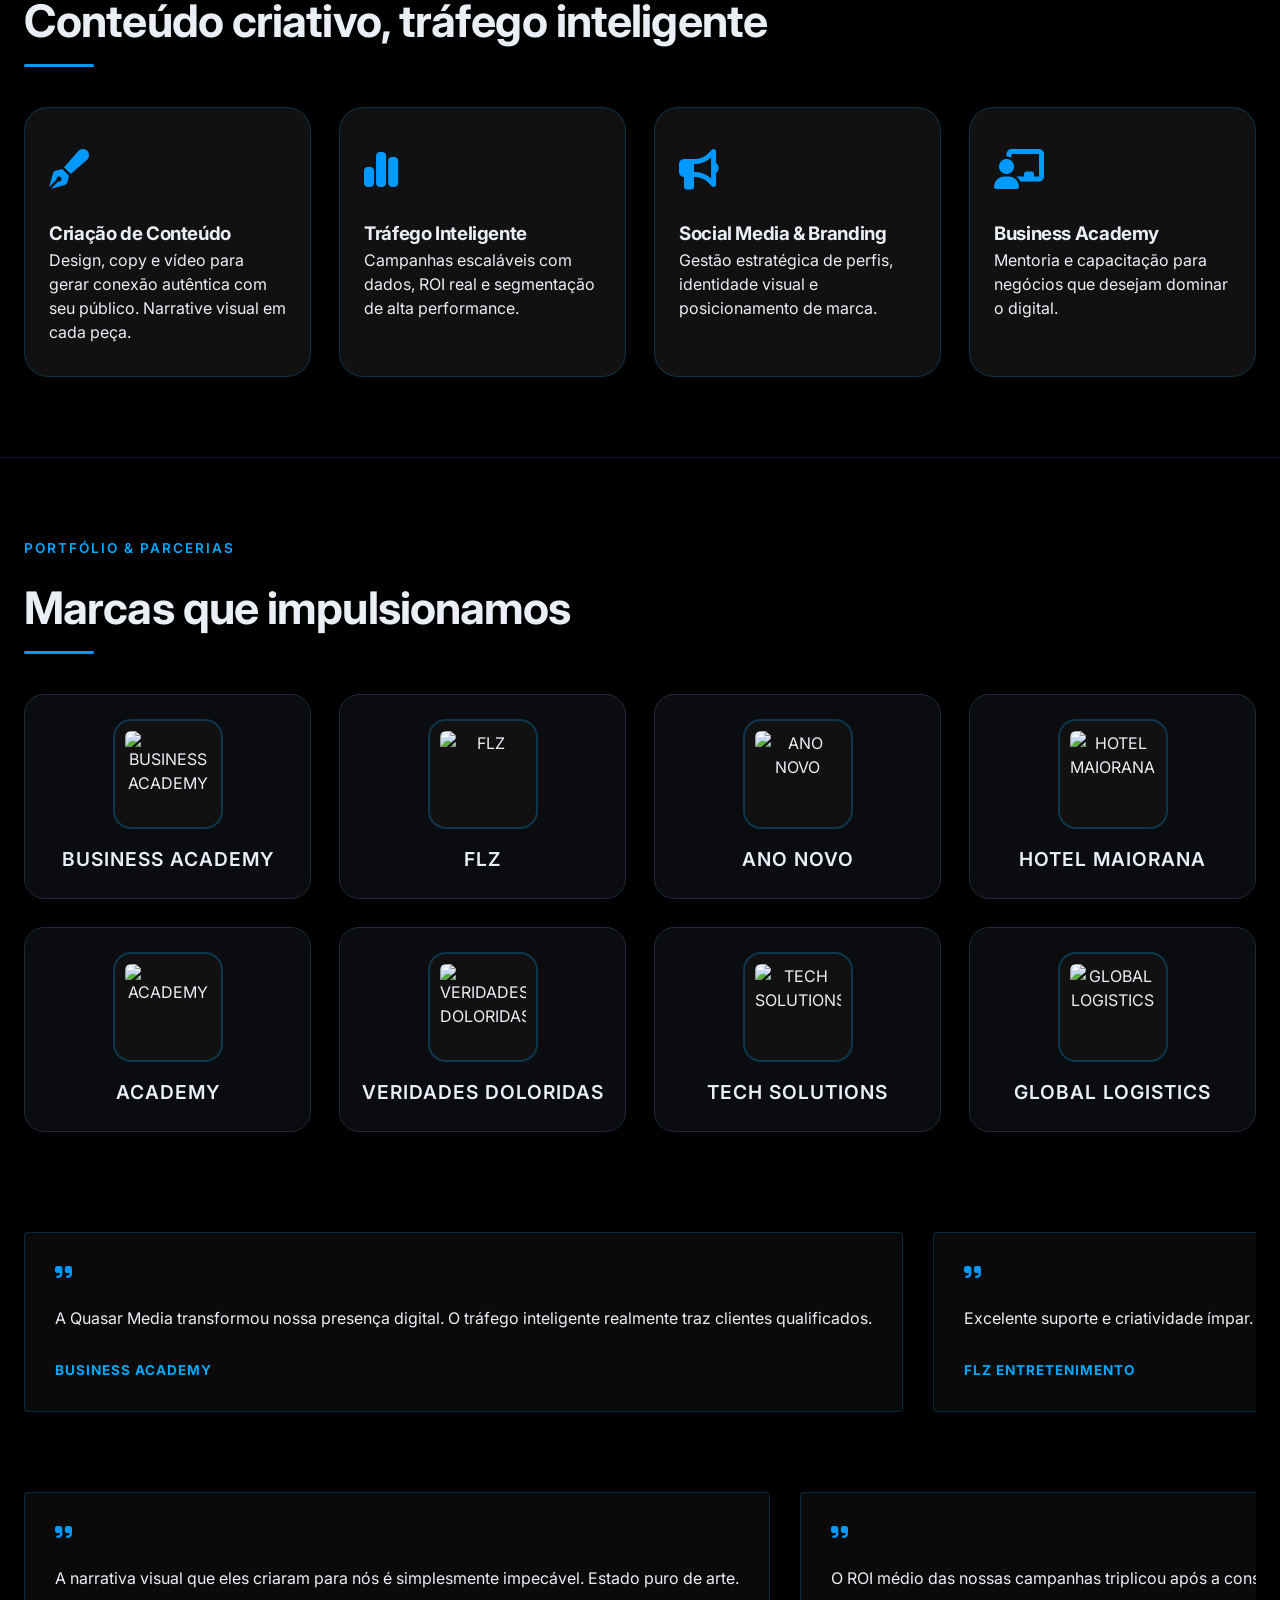
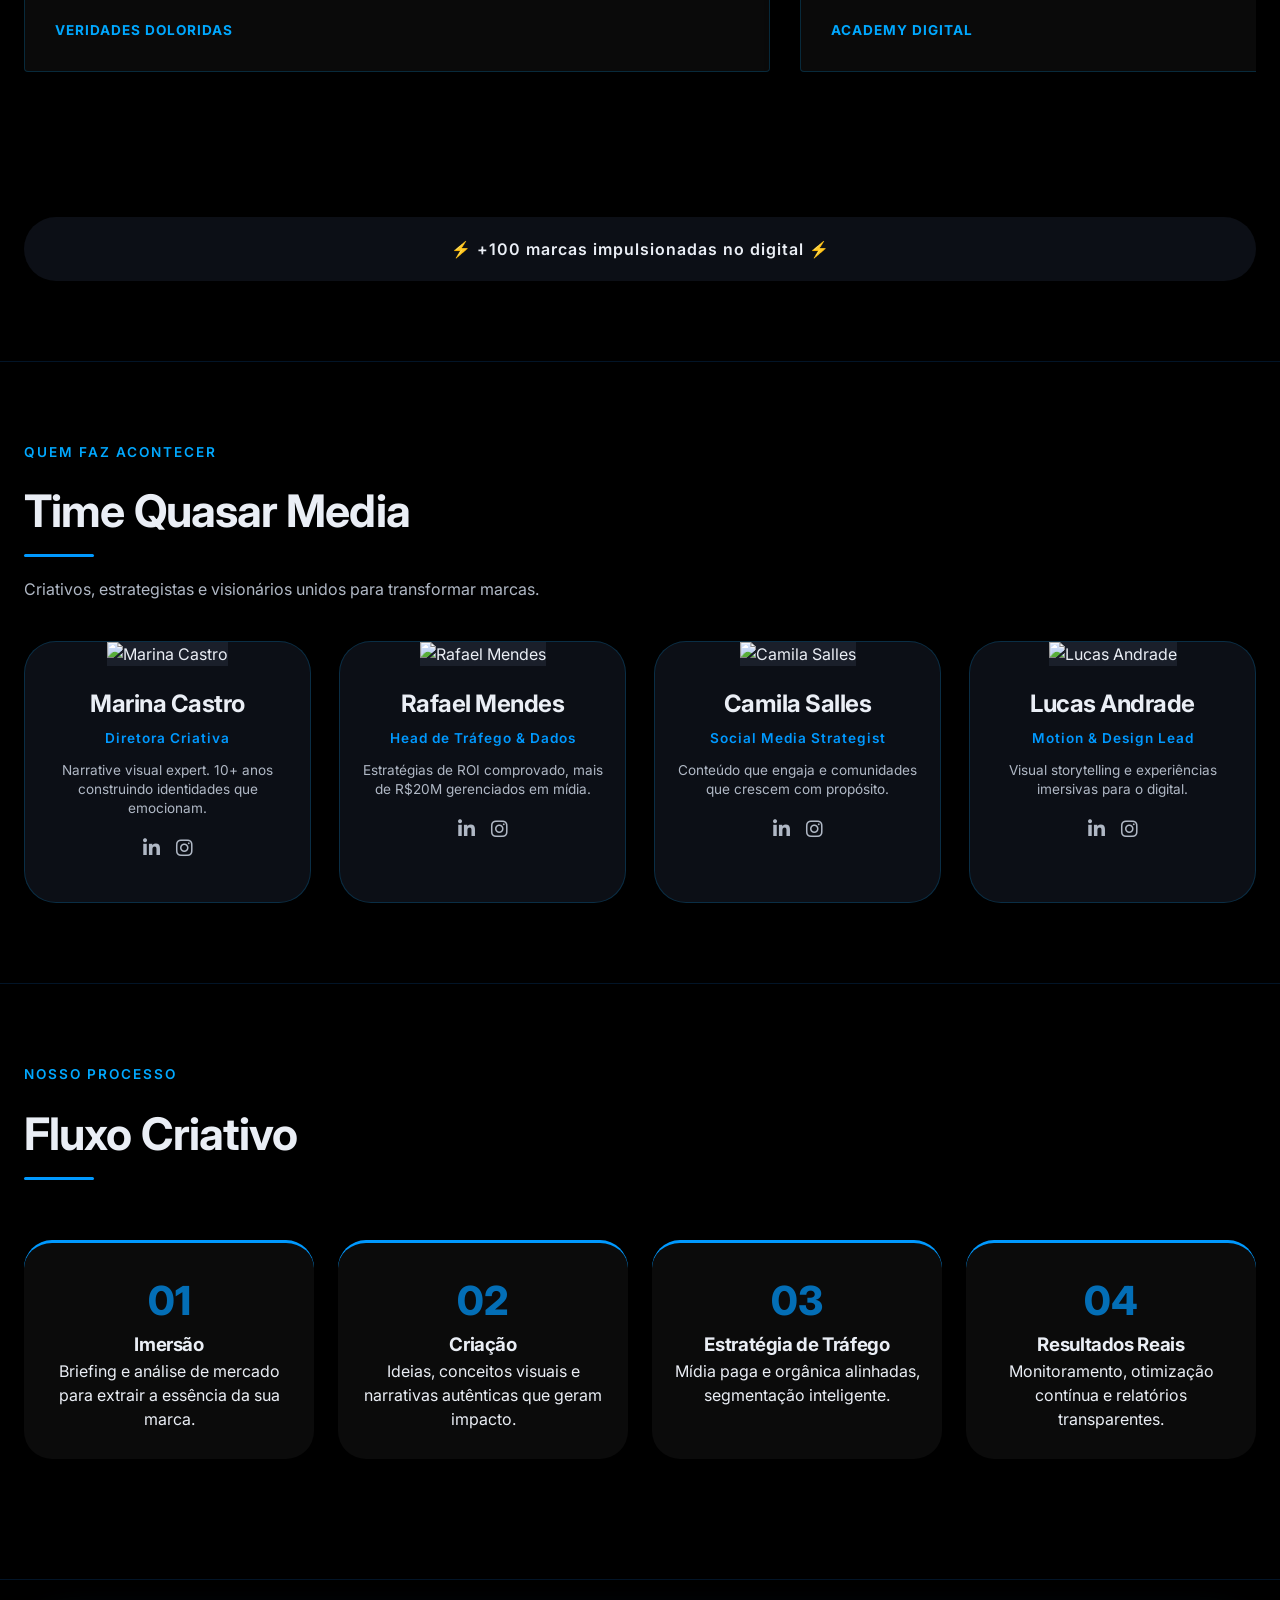
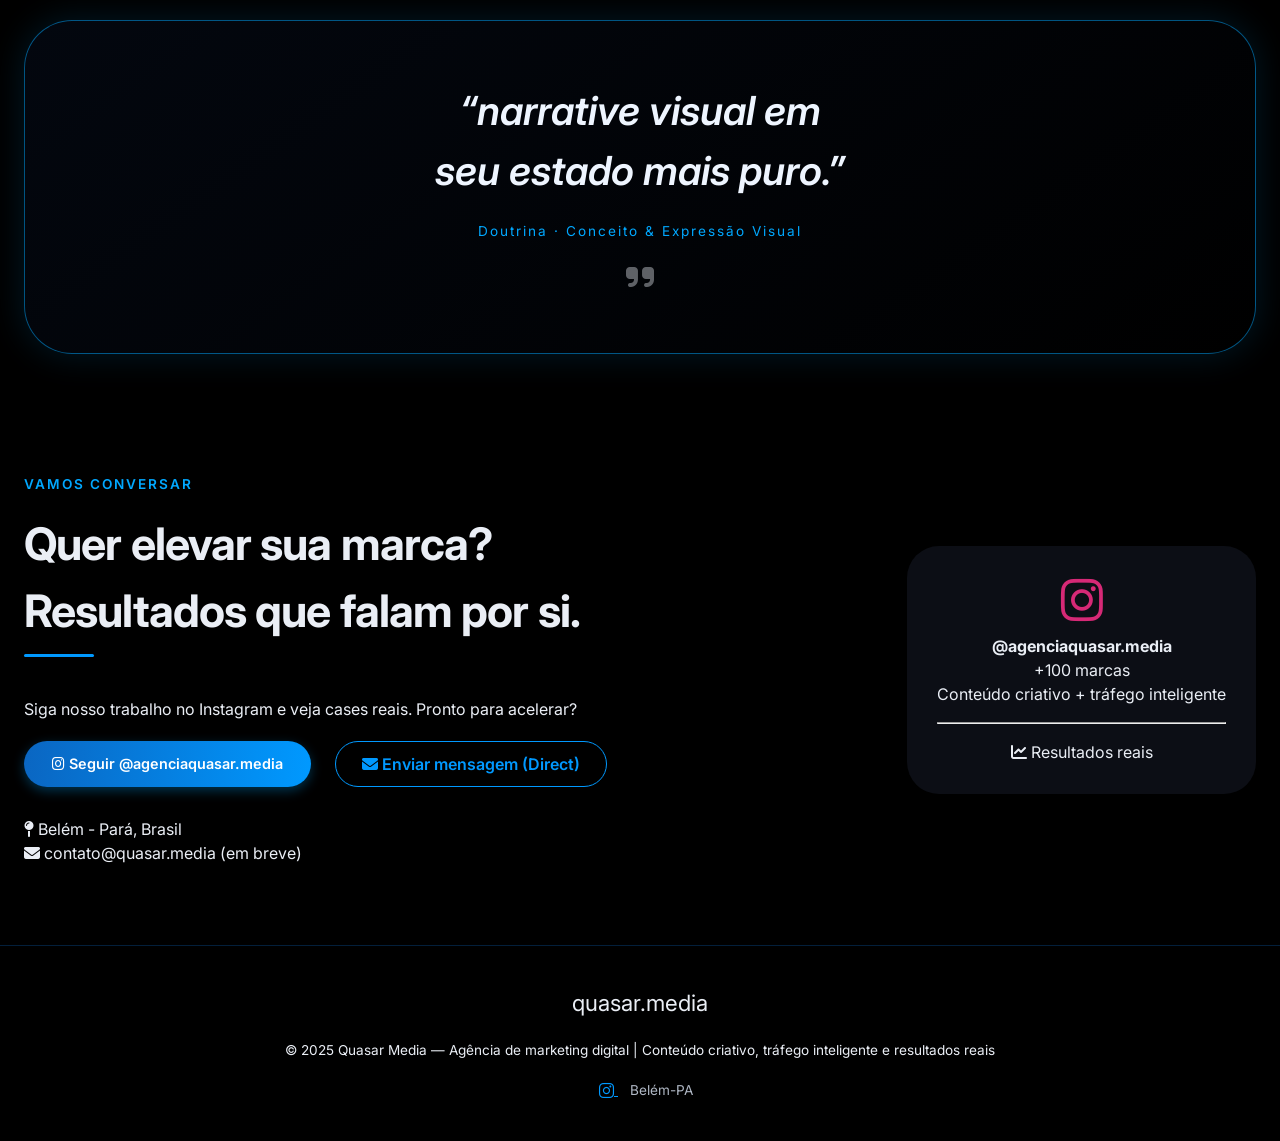
==== commit 8a94e768: "vou nem comentar a merda que acabou de dar" ====
--- a/index.html
+++ b/index.html
@@ -5,612 +5,35 @@
     <meta name="viewport" content="width=device-width, initial-scale=1.0, user-scalable=yes">
     <title>Quasar Media | Agência de Marketing Digital</title>
     <meta name="description" content="Conteúdo criativo, tráfego inteligente e resultados reais. +100 marcas impulsionadas no digital. Agência Quasar Media - Belém/PA">
-    
-    <!-- ==================== FONTS & ICONS ==================== -->
-    <!-- Google Fonts: Inter (modern sans-serif) -->
+
+    <!-- Fonts & Icons -->
     <link rel="preconnect" href="https://fonts.googleapis.com">
     <link rel="preconnect" href="https://fonts.gstatic.com" crossorigin>
     <link href="https://fonts.googleapis.com/css2?family=Inter:opsz,wght@14..32,300;14..32,400;14..32,500;14..32,600;14..32,700;14..32,800&display=swap" rel="stylesheet">
-    <!-- Font Awesome 6 (ícones) -->
     <link rel="stylesheet" href="https://cdnjs.cloudflare.com/ajax/libs/font-awesome/6.5.1/css/all.min.css">
 
-    <style>
-        /* ==================== RESET & VARIÁVEIS GLOBAIS ==================== */
-        /* Reset básico para consistência entre navegadores */
-        * {
-            margin: 0;
-            padding: 0;
-            box-sizing: border-box;
-        }
-
-        /* Corpo escuro, tipografia limpa e suave */
-        body {
-            background-color: #000000;
-            font-family: 'Inter', sans-serif;
-            color: #eaeef5;
-            line-height: 1.5;
-            scroll-behavior: smooth;
-        }
-
-        /* Paleta de cores (design system) */
-        :root {
-            --black-deep: #000000;
-            --black-rich: #0a0a0a;
-            --black-card: #111111;
-            --blue-primary: #0a66c2;
-            --blue-electric: #0099ff;
-            --blue-glow: #00a8ff;
-            --blue-dark: #0a4c8a;
-            --gray-muted: #b0b8c5;
-            --white-soft: #f0f4fa;
-        }
-
-        /* Scrollbar personalizada (visual futurista) */
-        ::-webkit-scrollbar {
-            width: 6px;
-        }
-        ::-webkit-scrollbar-track {
-            background: #0a0a0a;
-        }
-        ::-webkit-scrollbar-thumb {
-            background: var(--blue-primary);
-            border-radius: 8px;
-        }
-
-        /* Container centralizador com padding lateral responsivo */
-        .container {
-            max-width: 1300px;
-            margin: 0 auto;
-            padding: 0 24px;
-        }
-
-        /* Seções espaçadas e com borda sutil de destaque */
-        section {
-            padding: 80px 0;
-            border-bottom: 1px solid rgba(10, 102, 194, 0.2);
-        }
-        section:last-child {
-            border-bottom: none;
-        }
-
-        /* ==================== TIPOGRAFIA ==================== */
-        h1, h2, h3 {
-            font-weight: 700;
-            letter-spacing: -0.02em;
-        }
-
-        /* Título hero com gradiente azul/branco */
-        h1 {
-            font-size: clamp(2.8rem, 8vw, 5rem);
-            line-height: 1.1;
-            background: linear-gradient(135deg, #ffffff 30%, var(--blue-electric) 80%);
-            -webkit-background-clip: text;
-            background-clip: text;
-            color: transparent;
-            margin-bottom: 1.25rem;
-        }
-
-        /* Títulos de seção com linha decorativa abaixo */
-        h2 {
-            font-size: clamp(2rem, 5vw, 2.8rem);
-            margin-bottom: 2rem;
-            position: relative;
-            display: inline-block;
-        }
-        h2:after {
-            content: '';
-            position: absolute;
-            bottom: -12px;
-            left: 0;
-            width: 70px;
-            height: 3px;
-            background: var(--blue-electric);
-            border-radius: 4px;
-        }
-
-        /* Subtítulo de seção (tags pequenas acima do h2) */
-        .section-sub {
-            color: var(--blue-glow);
-            text-transform: uppercase;
-            font-weight: 600;
-            letter-spacing: 2px;
-            font-size: 0.85rem;
-            margin-bottom: 1rem;
-        }
-
-        /* ==================== NAVBAR (MENU SUPERIOR) ==================== */
-        .navbar {
-            position: sticky;
-            top: 0;
-            backdrop-filter: blur(16px);      /* Efeito vidro fosco */
-            background: rgba(0, 0, 0, 0.75);
-            z-index: 1000;
-            padding: 18px 0;
-            border-bottom: 1px solid rgba(0, 168, 255, 0.2);
-        }
-
-        .nav-container {
-            display: flex;
-            justify-content: space-between;
-            align-items: center;
-            flex-wrap: wrap;
-        }
-
-        /* Logo: imagem + texto alinhados verticalmente */
-        .logo-imaf {
-            display: flex;
-            align-items: center;
-            gap: 12px;
-            text-decoration: none;
-            color: inherit;
-        }
-
-        .logo-img {
-            height: 50px;
-            width: auto;
-            object-fit: contain;
-            filter: drop-shadow(0 2px 6px rgba(0, 168, 255, 0.35));
-            transition: transform 0.3s ease;
-        }
-        .logo-img:hover {
-            transform: scale(1.05);
-        }
-
-        .logo-text {
-            font-size: 1.75rem;
-            font-weight: 800;
-            letter-spacing: -0.5px;
-            background: linear-gradient(120deg, #ffffff, var(--blue-electric));
-            -webkit-background-clip: text;
-            background-clip: text;
-            color: transparent;
-            line-height: 1;
-        }
-
-        /* Links de navegação desktop */
-        .nav-links {
-            display: flex;
-            gap: 2rem;
-            align-items: center;
-            list-style: none;
-        }
-
-        .nav-links a {
-            color: #eaeef5;
-            text-decoration: none;
-            font-weight: 500;
-            transition: 0.2s;
-            font-size: 0.95rem;
-        }
-        .nav-links a:hover {
-            color: var(--blue-electric);
-        }
-
-        /* Botão menu mobile (hambúrguer) */
-        .menu-icon {
-            display: none;
-            font-size: 1.8rem;
-            cursor: pointer;
-            color: var(--blue-electric);
-        }
-
-        /* ==================== BOTÕES GLOBAIS ==================== */
-        .btn-primary {
-            background: linear-gradient(95deg, var(--blue-primary), var(--blue-electric));
-            border: none;
-            padding: 12px 28px;
-            border-radius: 40px;
-            color: white;
-            font-weight: 600;
-            cursor: pointer;
-            transition: 0.2s;
-            text-decoration: none;
-            display: inline-block;
-            font-size: 0.9rem;
-            box-shadow: 0 4px 12px rgba(0, 168, 255, 0.3);
-        }
-        .btn-primary:hover {
-            transform: scale(1.02);
-            box-shadow: 0 8px 20px rgba(0, 168, 255, 0.5);
-        }
-
-        .btn-outline {
-            background: transparent;
-            border: 1.5px solid var(--blue-electric);
-            padding: 10px 26px;
-            border-radius: 40px;
-            color: var(--blue-electric);
-            font-weight: 600;
-            transition: 0.2s;
-            text-decoration: none;
-            display: inline-block;
-        }
-        .btn-outline:hover {
-            background: rgba(0, 168, 255, 0.1);
-            border-color: #fff;
-            color: #fff;
-        }
-
-        /* ==================== SEÇÃO HERO ==================== */
-        .hero {
-            display: flex;
-            flex-wrap: wrap;
-            justify-content: space-between;
-            align-items: center;
-            gap: 40px;
-        }
-        .hero-content {
-            flex: 1.2;
-        }
-        .hero-stats {
-            display: flex;
-            gap: 2rem;
-            margin: 28px 0 24px;
-            flex-wrap: wrap;
-        }
-        .stat-item {
-            text-align: center;
-        }
-        .stat-number {
-            font-size: 2rem;
-            font-weight: 800;
-            color: var(--blue-electric);
-        }
-        .hero-badges {
-            display: flex;
-            gap: 16px;
-            flex-wrap: wrap;
-            margin-top: 20px;
-        }
-        .badge-local {
-            background: rgba(0, 168, 255, 0.12);
-            padding: 6px 14px;
-            border-radius: 50px;
-            font-size: 0.8rem;
-            border-left: 2px solid var(--blue-electric);
-        }
-        .hero-right {
-            flex: 0.9;
-            background: radial-gradient(circle at 30% 20%, rgba(10, 102, 194, 0.2), transparent);
-            padding: 20px;
-            border-radius: 32px;
-            text-align: center;
-        }
-        .instagram-card {
-            background: rgba(0, 0, 0, 0.6);
-            backdrop-filter: blur(8px);
-            border-radius: 24px;
-            padding: 20px;
-            border: 1px solid rgba(0, 168, 255, 0.4);
-        }
-        .insta-stats {
-            display: flex;
-            justify-content: space-around;
-            margin: 15px 0;
-        }
-        .insta-stats strong {
-            font-size: 1.3rem;
-            display: block;
-            color: white;
-        }
-
-        /* ==================== CARDS DE SERVIÇOS ==================== */
-        .services-grid, .clients-grid {
-            display: grid;
-            grid-template-columns: repeat(auto-fit, minmax(260px, 1fr));
-            gap: 28px;
-            margin-top: 20px;
-        }
-        .service-card {
-            background: var(--black-card);
-            border-radius: 24px;
-            padding: 32px 24px;
-            transition: 0.25s ease;
-            border: 1px solid rgba(0, 168, 255, 0.2);
-        }
-        .service-card:hover {
-            transform: translateY(-6px);
-            border-color: var(--blue-electric);
-            box-shadow: 0 20px 30px -12px rgba(0, 168, 255, 0.2);
-        }
-        .service-icon {
-            font-size: 2.5rem;
-            color: var(--blue-electric);
-            margin-bottom: 20px;
-        }
-        .client-item {
-            background: #0a0c10;
-            border-radius: 20px;
-            padding: 28px 20px;
-            text-align: center;
-            font-weight: 600;
-            font-size: 1.2rem;
-            letter-spacing: 1px;
-            border: 1px solid #1f2a3a;
-            transition: 0.2s;
-        }
-        .client-item:hover {
-            border-color: var(--blue-electric);
-            background: #0f1722;
-        }
-
-        /* ==================== FLUXO CRIATIVO (STEPS) ==================== */
-        .flow-steps {
-            display: flex;
-            flex-wrap: wrap;
-            justify-content: space-between;
-            gap: 24px;
-            margin: 40px 0;
-        }
-        .step {
-            flex: 1;
-            min-width: 180px;
-            background: rgba(17, 17, 17, 0.7);
-            border-radius: 28px;
-            padding: 28px 18px;
-            text-align: center;
-            border-top: 3px solid var(--blue-electric);
-        }
-        .step-number {
-            font-size: 2.5rem;
-            font-weight: 800;
-            color: var(--blue-electric);
-            opacity: 0.7;
-        }
-
-        /* ==================== BLOCO NARRATIVO (DESTAQUE) ==================== */
-        .narrative-block {
-            background: linear-gradient(145deg, #03070f, #000000);
-            border-radius: 48px;
-            padding: 60px 40px;
-            text-align: center;
-            margin: 40px 0;
-            border: 1px solid rgba(0, 168, 255, 0.5);
-            box-shadow: 0 0 35px rgba(0, 168, 255, 0.15);
-        }
-        .narrative-block p {
-            font-size: clamp(1.5rem, 4vw, 2.5rem);
-            font-weight: 600;
-            font-style: italic;
-            color: #eef5ff;
-        }
-        .narrative-small {
-            margin-top: 20px;
-            letter-spacing: 2px;
-            font-size: 0.85rem;
-            color: var(--blue-glow);
-        }
-
-        /* ==================== CONTATO ==================== */
-        .contact-area {
-            display: flex;
-            flex-wrap: wrap;
-            gap: 50px;
-            justify-content: space-between;
-            align-items: center;
-        }
-        .contact-buttons {
-            display: flex;
-            gap: 24px;
-            flex-wrap: wrap;
-        }
-
-        /* ==================== FOOTER ==================== */
-        footer {
-            padding: 40px 0;
-            border-top: 1px solid rgba(10, 102, 194, 0.3);
-            text-align: center;
-            font-size: 0.85rem;
-        }
-
-        /* ==================== RESPONSIVIDADE ==================== */
-        @media (max-width: 860px) {
-            .nav-links {
-                display: none;
-                flex-direction: column;
-                width: 100%;
-                background: #000000dd;
-                backdrop-filter: blur(20px);
-                padding: 24px;
-                border-radius: 28px;
-                margin-top: 18px;
-                gap: 1.5rem;
-            }
-            .nav-links.active {
-                display: flex;
-            }
-            .menu-icon {
-                display: block;
-            }
-            .nav-container {
-                flex-wrap: wrap;
-            }
-            .hero {
-                flex-direction: column;
-            }
-            .flow-steps {
-                flex-direction: column;
-            }
-            .contact-area {
-                flex-direction: column;
-                text-align: center;
-            }
-            .logo-img {
-                height: 38px;
-            }
-            .logo-text {
-                font-size: 1.55rem;
-            }
-        }
-
-        /* Utilitário para texto com brilho azul */
-        .text-glow {
-            color: var(--blue-glow);
-        }
-
-        /* Team Section */
-.team-grid {
-    display: grid;
-    grid-template-columns: repeat(auto-fit, minmax(260px, 1fr));
-    gap: 28px;
-    margin-top: 20px;
-}
-.team-member {
-    background: #0c0f16;
-    border-radius: 32px;
-    overflow: hidden;
-    transition: transform 0.3s ease, box-shadow 0.3s;
-    border: 1px solid rgba(0, 168, 255, 0.2);
-    text-align: center;
-    padding-bottom: 24px;
-}
-.team-member:hover {
-    transform: translateY(-8px);
-    border-color: var(--blue-electric);
-    box-shadow: 0 20px 25px -12px rgba(0, 168, 255, 0.3);
-}
-.team-img {
-    width: 100%;
-    aspect-ratio: 1 / 1;
-    object-fit: cover;
-    background: #1a1f2a;
-    transition: 0.3s;
-}
-.team-info {
-    padding: 20px 16px 16px;
-}
-.team-info h3 {
-    font-size: 1.5rem;
-    margin-bottom: 6px;
-}
-.team-role {
-    color: var(--blue-electric);
-    font-weight: 600;
-    margin-bottom: 12px;
-    font-size: 0.85rem;
-    letter-spacing: 1px;
-}
-.team-bio {
-    font-size: 0.85rem;
-    color: var(--gray-muted);
-    margin-bottom: 16px;
-    line-height: 1.4;
-}
-.team-social {
-    display: flex;
-    justify-content: center;
-    gap: 16px;
-}
-.team-social a {
-    color: var(--gray-muted);
-    font-size: 1.2rem;
-    transition: 0.2s;
-}
-.team-social a:hover {
-    color: var(--blue-electric);
-}
-
-/* Container dos Comentários */
-.reviews-marquee {
-    padding: 80px 0;
-    overflow: hidden;
-    background: #000;
-    display: flex;
-    flex-direction: column;
-    gap: 40px;
-}
-
-.marquee-line {
-    display: flex;
-    white-space: nowrap;
-    gap: 30px;
-    padding: 20px 0;
-}
-
-/* Estilo do Card Quadrado */
-.review-item {
-    display: flex;
-    flex-direction: column;
-    justify-content: space-between;
-    min-width: 320px; /* Largura fixa para manter o formato de card */
-    min-height: 180px; /* Altura para não ser uma linha fina */
-    background: #0a0a0a;
-    padding: 30px;
-    border-radius: 4px; /* Cantos mais "secos" / quadrados */
-    border: 1px solid rgba(0, 168, 255, 0.2);
-    box-shadow: 0 10px 30px rgba(0, 0, 0, 0.5);
-    transition: border-color 0.3s ease;
-    flex-shrink: 0;
-}
-
-.review-item:hover {
-    border-color: var(--blue-electric);
-}
-
-.review-item i {
-    color: var(--blue-electric);
-    font-size: 1.2rem;
-    margin-bottom: 15px;
-}
-
-.review-text {
-    font-style: normal;
-    font-size: 1rem;
-    line-height: 1.6;
-    color: #eaeef5;
-    white-space: normal; /* Permite que o texto quebre linhas dentro do card */
-    margin-bottom: 20px;
-}
-
-.review-author {
-    font-weight: 700;
-    color: var(--blue-glow);
-    font-size: 0.85rem;
-    text-transform: uppercase;
-    letter-spacing: 1px;
-    display: block;
-}
-
-/* Animações (mantidas, mas com ajuste de tempo se necessário) */
-.scroll-left { animation: scrollLeft 50s linear infinite; }
-.scroll-right { animation: scrollRight 50s linear infinite; }
-
-@keyframes scrollLeft {
-    from { transform: translateX(0); }
-    to { transform: translateX(-50%); }
-}
-
-@keyframes scrollRight {
-    from { transform: translateX(-50%); }
-    to { transform: translateX(0); }
-}
-
-    </style>
+    <!-- CSS principal (separado) -->
+    <link rel="stylesheet" href="styles.css">
 </head>
 <body>
 
-
-    
-<!-- ==================== MENU DE NAVEGAÇÃO (STICKY + MOBILE) ==================== -->
+<!-- ==================== MENU DE NAVEGAÇÃO ==================== -->
 <nav class="navbar">
     <div class="container nav-container">
-        <!-- Logo: imagem + texto centralizado verticalmente -->
         <a href="#" class="logo-imaf">
             <img src="logo.webp" alt="Quasar Media" class="logo-img">
             <span class="logo-text">Quasar<span style="font-weight: 300; color: var(--blue-glow);">.media</span></span>
         </a>
 
-        <!-- Botão hambúrguer (mobile) -->
         <div class="menu-icon" id="menuToggle">
             <i class="fas fa-bars"></i>
         </div>
 
-        <!-- Links desktop / mobile (toggle) -->
         <ul class="nav-links" id="navLinks">
             <li><a href="#home">Início</a></li>
             <li><a href="#servicos">Serviços</a></li>
             <li><a href="#trabalhos">Trabalhos</a></li>
-            <li><a href="#team">Time</a></li> 
+            <li><a href="#team">Time</a></li>
             <li><a href="#fluxo">Fluxo Criativo</a></li>
             <li><a href="#contato">Contato</a></li>
             <li>
@@ -623,30 +46,23 @@
 </nav>
 
 <main>
-    <!-- ==================== SEÇÃO HERO (HOME) ==================== -->
+    <!-- SEÇÃO HERO -->
     <section id="home">
         <div class="container hero">
-            <!-- Lado esquerdo: chamada principal -->
             <div class="hero-content">
                 <div class="section-sub">AGÊNCIA QUASAR MEDIA</div>
                 <h1>narrative visual em<br>seu estado mais puro.</h1>
                 <p style="font-size: 1.2rem; max-width: 550px;">Conteúdo criativo, tráfego inteligente e resultados reais. <strong class="text-glow">+100 marcas impulsionadas no digital</strong>.</p>
-                
-                <!-- Bloco de estatísticas rápidas -->
                 <div class="hero-stats">
                     <div class="stat-item"><span class="stat-number">100+</span><br>Marcas impulsionadas</div>
                     <div class="stat-item"><span class="stat-number">11</span><br>Posts em destaque</div>
                     <div class="stat-item"><span class="stat-number">117</span><br>Seguidores orgânicos</div>
                 </div>
-                
-                <!-- Badges de diferenciais -->
                 <div class="hero-badges">
                     <span class="badge-local"><i class="fas fa-map-marker-alt"></i> Belém-PA</span>
                     <span class="badge-local"><i class="fas fa-chart-line"></i> Tráfego inteligente</span>
                     <span class="badge-local"><i class="fas fa-bolt"></i> Resultados reais</span>
                 </div>
-                
-                <!-- Botões de ação principais -->
                 <div style="margin-top: 32px; display: flex; gap: 18px; flex-wrap: wrap;">
                     <a href="https://www.instagram.com/agenciaquasar.media/" target="_blank" class="btn-primary">
                         <i class="fab fa-instagram"></i> Seguir @agenciaquasar.media
@@ -657,7 +73,6 @@
                 </div>
             </div>
 
-            <!-- Lado direito: card simulando perfil do Instagram -->
             <div class="hero-right">
                 <div class="instagram-card">
                     <i class="fab fa-instagram" style="font-size: 2rem; color: #d62976;"></i>
@@ -677,25 +92,22 @@
         </div>
     </section>
 
-    <!-- ==================== SEÇÃO RESULTADOS (MÉTRICAS) ==================== -->
+    <!-- SEÇÃO RESULTADOS -->
     <section>
         <div class="container">
             <div class="section-sub">METRICS & IMPACTOS</div>
             <h2>Resultados que falam por si</h2>
             <div style="display: flex; flex-wrap: wrap; gap: 40px; justify-content: space-between; margin-top: 40px;">
-                <!-- Card 1 -->
                 <div style="flex:1; background: #0a0c12; border-radius: 32px; padding: 30px; text-align: center;">
                     <div style="font-size: 3rem; font-weight: 800; color: var(--blue-electric);">+100</div>
                     <div>marcas aceleradas</div>
                     <small style="color: var(--gray-muted);">de pequenos a grandes negócios</small>
                 </div>
-                <!-- Card 2 -->
                 <div style="flex:1; background: #0a0c12; border-radius: 32px; padding: 30px; text-align: center;">
                     <div style="font-size: 3rem; font-weight: 800; color: var(--blue-electric);">3.2x</div>
                     <div>ROI médio em campanhas</div>
                     <small style="color: var(--gray-muted);">tráfego inteligente</small>
                 </div>
-                <!-- Card 3 -->
                 <div style="flex:1; background: #0a0c12; border-radius: 32px; padding: 30px; text-align: center;">
                     <div style="font-size: 3rem; font-weight: 800; color: var(--blue-electric);">98%</div>
                     <div>satisfação dos clientes</div>
@@ -705,7 +117,7 @@
         </div>
     </section>
 
-    <!-- ==================== SERVIÇOS ==================== -->
+    <!-- SERVIÇOS -->
     <section id="servicos">
         <div class="container">
             <div class="section-sub">O QUE FAZEMOS</div>
@@ -735,93 +147,30 @@
         </div>
     </section>
 
-    <!-- ==================== PORTFÓLIO / CLIENTES ==================== -->
+    <!-- PORTFÓLIO / CLIENTES -->
     <section id="trabalhos">
         <div class="container">
             <div class="section-sub">PORTFÓLIO & PARCERIAS</div>
             <h2>Marcas que impulsionamos</h2>
-            <div class="clients-grid">
-                <div class="client-item"><i class="fas fa-graduation-cap" style="margin-right: 8px;"></i> BUSINESS ACADEMY</div>
-                <div class="client-item"><i class="fas fa-music"></i> FLZ</div>
-                <div class="client-item"><i class="fas fa-calendar-alt"></i> ANO NOVO</div>
-                <div class="client-item"><i class="fas fa-hotel"></i> HOTEL MAIORANA</div>
-                <div class="client-item"><i class="fas fa-chalkboard"></i> ACADEMY</div>
-                <div class="client-item"><i class="fas fa-star-of-life"></i> VERIDADES DOLORIDAS</div>
-            </div>
-
-            <div class="reviews-marquee">
-    <div class="marquee-line scroll-left" id="linha-1-marquee">
-        </div>
-    <div class="marquee-line scroll-right" id="linha-2-marquee">
-        </div>
-</div>
-
+            <div class="clients-grid" id="clients-grid"></div>
+            <div class="reviews-marquee" id="reviews-marquee"></div>
             <div style="margin-top: 45px; text-align: center; background: #0c0f16; border-radius: 60px; padding: 20px;">
                 <span style="font-weight: 600; letter-spacing: 1px;">⚡ +100 marcas impulsionadas no digital ⚡</span>
             </div>
         </div>
     </section>
-    <!-- ==================== SEÇÃO DE EQUIPE (DESTAQUE) ==================== -->
-         <!-- SEÇÃO: NOSSO TIME -->
+
+    <!-- TIME -->
     <section id="team">
         <div class="container">
             <div class="section-sub">QUEM FAZ ACONTECER</div>
             <h2>Time Quasar Media</h2>
             <p style="margin-bottom: 40px; color: var(--gray-muted);">Criativos, estrategistas e visionários unidos para transformar marcas.</p>
-            <div class="team-grid">
-                <div class="team-member">
-                    <img class="team-img" src="https://randomuser.me/api/portraits/women/68.jpg" alt="Marina Castro">
-                    <div class="team-info">
-                        <h3>Marina Castro</h3>
-                        <div class="team-role">Diretora Criativa</div>
-                        <div class="team-bio">Narrative visual expert. 10+ anos construindo identidades que emocionam.</div>
-                        <div class="team-social">
-                            <a href="#"><i class="fab fa-linkedin-in"></i></a>
-                            <a href="#"><i class="fab fa-instagram"></i></a>
-                        </div>
-                    </div>
-                </div>
-                <div class="team-member">
-                    <img class="team-img" src="https://randomuser.me/api/portraits/men/32.jpg" alt="Rafael Mendes">
-                    <div class="team-info">
-                        <h3>Rafael Mendes</h3>
-                        <div class="team-role">Head de Tráfego & Dados</div>
-                        <div class="team-bio">Estratégias de ROI comprovado, mais de R$20M gerenciados em mídia.</div>
-                        <div class="team-social">
-                            <a href="#"><i class="fab fa-linkedin-in"></i></a>
-                            <a href="#"><i class="fab fa-instagram"></i></a>
-                        </div>
-                    </div>
-                </div>
-                <div class="team-member">
-                    <img class="team-img" src="https://randomuser.me/api/portraits/women/45.jpg" alt="Camila Salles">
-                    <div class="team-info">
-                        <h3>Camila Salles</h3>
-                        <div class="team-role">Social Media Strategist</div>
-                        <div class="team-bio">Conteúdo que engaja e comunidades que crescem com propósito.</div>
-                        <div class="team-social">
-                            <a href="#"><i class="fab fa-linkedin-in"></i></a>
-                            <a href="#"><i class="fab fa-instagram"></i></a>
-                        </div>
-                    </div>
-                </div>
-                <div class="team-member">
-                    <img class="team-img" src="https://randomuser.me/api/portraits/men/75.jpg" alt="Lucas Andrade">
-                    <div class="team-info">
-                        <h3>Lucas Andrade</h3>
-                        <div class="team-role">Motion & Design Lead</div>
-                        <div class="team-bio">Visual storytelling e experiências imersivas para o digital.</div>
-                        <div class="team-social">
-                            <a href="#"><i class="fab fa-linkedin-in"></i></a>
-                            <a href="#"><i class="fab fa-instagram"></i></a>
-                        </div>
-                    </div>
-                </div>
-            </div>
-        </div>
-    </section>
-
-    <!-- ==================== FLUXO CRIATIVO (ETAPAS) ==================== -->
+            <div class="team-grid" id="team-grid"></div>
+        </div>
+    </section>
+
+    <!-- FLUXO CRIATIVO -->
     <section id="fluxo">
         <div class="container">
             <div class="section-sub">NOSSO PROCESSO</div>
@@ -835,16 +184,16 @@
         </div>
     </section>
 
-    <!-- ==================== BLOCO NARRATIVO (CITAÇÃO DE MARCA) ==================== -->
+    <!-- BLOCO NARRATIVO -->
     <div class="container">
         <div class="narrative-block">
             <p>“narrative visual em<br>seu estado mais puro.”</p>
-            <div class="narrative-small">Veridades Doloridas · Conceito & Expressão Visual</div>
+            <div class="narrative-small">Doutrina · Conceito & Expressão Visual</div>
             <i class="fas fa-quote-right" style="font-size: 2rem; opacity: 0.4; margin-top: 20px; display: block;"></i>
         </div>
     </div>
 
-    <!-- ==================== CONTATO / REDES ==================== -->
+    <!-- CONTATO -->
     <section id="contato">
         <div class="container contact-area">
             <div>
@@ -875,7 +224,6 @@
     </section>
 </main>
 
-<!-- ==================== FOOTER ==================== -->
 <footer>
     <div class="container">
         <div class="logo" style="font-size: 1.4rem; margin-bottom: 20px;">quasar<span>.media</span></div>
@@ -889,69 +237,7 @@
     </div>
 </footer>
 
-<!-- ==================== JAVASCRIPT (MENU MOBILE + SMOOTH SCROLL) ==================== -->
-<script>
-    // Alterna a visibilidade do menu mobile (classe 'active')
-    const menuToggle = document.getElementById('menuToggle');
-    const navLinks = document.getElementById('navLinks');
-    menuToggle.addEventListener('click', () => {
-        navLinks.classList.toggle('active');
-    });
-
-    // Fecha o menu automaticamente ao clicar em qualquer link (evita que fique aberto após navegação)
-    document.querySelectorAll('.nav-links a').forEach(link => {
-        link.addEventListener('click', () => {
-            navLinks.classList.remove('active');
-        });
-    });
-
-    // Rolagem suave para links internos (âncoras #)
-    document.querySelectorAll('a[href^="#"]').forEach(anchor => {
-        anchor.addEventListener('click', function(e) {
-            const targetId = this.getAttribute('href');
-            if (targetId === "#") return; // Evita comportamento padrão se for apenas '#'
-            const targetElement = document.querySelector(targetId);
-            if (targetElement) {
-                e.preventDefault();
-                targetElement.scrollIntoView({ behavior: 'smooth', block: 'start' });
-            }
-        });
-    });
-
-    async function carregarDepoimentos() {
-    try {
-        const resposta = await fetch('depoimentos.json');
-        if (!resposta.ok) throw new Error("Não foi possível carregar o JSON");
-        
-        const dados = await resposta.json();
-        console.log("Dados carregados com sucesso:", dados); // Verifica no console (F12) se isto aparece
-
-        const linha1Container = document.getElementById('linha-1-marquee');
-        const linha2Container = document.getElementById('linha-2-marquee');
-
-        const criarCard = (item) => `
-            <div class="review-item">
-                <i class="fas fa-quote-right"></i>
-                <p class="review-text">${item.texto}</p>
-                <span class="review-author">${item.autor}</span>
-            </div>
-        `;
-
-        // Gerar o conteúdo
-        const conteudo1 = dados.linha1.map(criarCard).join('');
-        const conteudo2 = dados.linha2.map(criarCard).join('');
-
-        // Inserir e duplicar para o loop infinito
-        linha1Container.innerHTML = conteudo1 + conteudo1;
-        linha2Container.innerHTML = conteudo2 + conteudo2;
-
-    } catch (erro) {
-        console.error("Erro detalhado:", erro);
-    }
-}
-
-carregarDepoimentos();
-}
-</script>
+<!-- JavaScript externo -->
+<script src="script.js" defer></script>
 </body>
 </html>
--- a/styles.css
+++ b/styles.css
@@ -0,0 +1,621 @@
+        /* ==================== RESET & VARIÁVEIS GLOBAIS ==================== */
+        /* Reset básico para consistência entre navegadores */
+        * {
+            margin: 0;
+            padding: 0;
+            box-sizing: border-box;
+        }
+
+        /* Corpo escuro, tipografia limpa e suave */
+        body {
+            background-color: #000000;
+            font-family: 'Inter', sans-serif;
+            color: #eaeef5;
+            line-height: 1.5;
+            scroll-behavior: smooth;
+        }
+
+        /* Paleta de cores (design system) */
+        :root {
+            --black-deep: #000000;
+            --black-rich: #0a0a0a;
+            --black-card: #111111;
+            --blue-primary: #0a66c2;
+            --blue-electric: #0099ff;
+            --blue-glow: #00a8ff;
+            --blue-dark: #0a4c8a;
+            --gray-muted: #b0b8c5;
+            --white-soft: #f0f4fa;
+        }
+
+        /* Scrollbar personalizada (visual futurista) */
+        ::-webkit-scrollbar {
+            width: 6px;
+        }
+        ::-webkit-scrollbar-track {
+            background: #0a0a0a;
+        }
+        ::-webkit-scrollbar-thumb {
+            background: var(--blue-primary);
+            border-radius: 8px;
+        }
+
+        /* Container centralizador com padding lateral responsivo */
+        .container {
+            max-width: 1300px;
+            margin: 0 auto;
+            padding: 0 24px;
+        }
+
+        /* Seções espaçadas e com borda sutil de destaque */
+        section {
+            padding: 80px 0;
+            border-bottom: 1px solid rgba(10, 102, 194, 0.2);
+        }
+        section:last-child {
+            border-bottom: none;
+        }
+
+        /* ==================== TIPOGRAFIA ==================== */
+        h1, h2, h3 {
+            font-weight: 700;
+            letter-spacing: -0.02em;
+        }
+
+        /* Título hero com gradiente azul/branco */
+        h1 {
+            font-size: clamp(2.8rem, 8vw, 5rem);
+            line-height: 1.1;
+            background: linear-gradient(135deg, #ffffff 30%, var(--blue-electric) 80%);
+            -webkit-background-clip: text;
+            background-clip: text;
+            color: transparent;
+            margin-bottom: 1.25rem;
+        }
+
+        /* Títulos de seção com linha decorativa abaixo */
+        h2 {
+            font-size: clamp(2rem, 5vw, 2.8rem);
+            margin-bottom: 2rem;
+            position: relative;
+            display: inline-block;
+        }
+        h2:after {
+            content: '';
+            position: absolute;
+            bottom: -12px;
+            left: 0;
+            width: 70px;
+            height: 3px;
+            background: var(--blue-electric);
+            border-radius: 4px;
+        }
+
+        /* Subtítulo de seção (tags pequenas acima do h2) */
+        .section-sub {
+            color: var(--blue-glow);
+            text-transform: uppercase;
+            font-weight: 600;
+            letter-spacing: 2px;
+            font-size: 0.85rem;
+            margin-bottom: 1rem;
+        }
+
+        /* ==================== NAVBAR (MENU SUPERIOR) ==================== */
+        .navbar {
+            position: sticky;
+            top: 0;
+            backdrop-filter: blur(16px);      /* Efeito vidro fosco */
+            background: rgba(0, 0, 0, 0.75);
+            z-index: 1000;
+            padding: 18px 0;
+            border-bottom: 1px solid rgba(0, 168, 255, 0.2);
+        }
+
+        .nav-container {
+            display: flex;
+            justify-content: space-between;
+            align-items: center;
+            flex-wrap: wrap;
+        }
+
+        /* Logo: imagem + texto alinhados verticalmente */
+        .logo-imaf {
+            display: flex;
+            align-items: center;
+            gap: 12px;
+            text-decoration: none;
+            color: inherit;
+        }
+
+.logo-img {
+    width: 58px;
+    height: 58px;
+    object-fit: cover;                    /* preenche todo o espaço */
+    border-radius: 18px;
+    border: 3px solid rgba(0, 168, 255, 0.4);
+    background: #111111;
+    transition: transform 0.3s ease, border-color 0.3s ease;
+}
+.logo-img:hover {
+    transform: scale(1.08);
+    border-color: var(--blue-electric);
+}
+
+/* 
+
+ logo circular caso o cliente queira
+.logo-img {
+    height: 58px;
+    width: 58px;
+    object-fit: contain;
+    border-radius: 50%;              
+    border: 3px solid rgba(0, 168, 255, 0.4);
+    background: #111111;
+    padding: 6px;
+    filter: drop-shadow(0 4px 12px rgba(0, 168, 255, 0.4));
+    transition: transform 0.3s ease, border-color 0.3s ease;
+}
+.logo-img:hover {
+    transform: scale(1.08);
+    border-color: var(--blue-electric);
+} */
+        .logo-text {
+            font-size: 1.75rem;
+            font-weight: 800;
+            letter-spacing: -0.5px;
+            background: linear-gradient(120deg, #ffffff, var(--blue-electric));
+            -webkit-background-clip: text;
+            background-clip: text;
+            color: transparent;
+            line-height: 1;
+        }
+
+        /* Links de navegação desktop */
+        .nav-links {
+            display: flex;
+            gap: 2rem;
+            align-items: center;
+            list-style: none;
+        }
+
+        .nav-links a {
+            color: #eaeef5;
+            text-decoration: none;
+            font-weight: 500;
+            transition: 0.2s;
+            font-size: 0.95rem;
+        }
+        .nav-links a:hover {
+            color: var(--blue-electric);
+        }
+
+        /* Botão menu mobile (hambúrguer) */
+        .menu-icon {
+            display: none;
+            font-size: 1.8rem;
+            cursor: pointer;
+            color: var(--blue-electric);
+        }
+
+        /* ==================== BOTÕES GLOBAIS ==================== */
+        .btn-primary {
+            background: linear-gradient(95deg, var(--blue-primary), var(--blue-electric));
+            border: none;
+            padding: 12px 28px;
+            border-radius: 40px;
+            color: white;
+            font-weight: 600;
+            cursor: pointer;
+            transition: 0.2s;
+            text-decoration: none;
+            display: inline-block;
+            font-size: 0.9rem;
+            box-shadow: 0 4px 12px rgba(0, 168, 255, 0.3);
+        }
+        .btn-primary:hover {
+            transform: scale(1.02);
+            box-shadow: 0 8px 20px rgba(0, 168, 255, 0.5);
+        }
+
+        .btn-outline {
+            background: transparent;
+            border: 1.5px solid var(--blue-electric);
+            padding: 10px 26px;
+            border-radius: 40px;
+            color: var(--blue-electric);
+            font-weight: 600;
+            transition: 0.2s;
+            text-decoration: none;
+            display: inline-block;
+        }
+        .btn-outline:hover {
+            background: rgba(0, 168, 255, 0.1);
+            border-color: #fff;
+            color: #fff;
+        }
+
+        /* ==================== SEÇÃO HERO ==================== */
+        .hero {
+            display: flex;
+            flex-wrap: wrap;
+            justify-content: space-between;
+            align-items: center;
+            gap: 40px;
+        }
+        .hero-content {
+            flex: 1.2;
+        }
+        .hero-stats {
+            display: flex;
+            gap: 2rem;
+            margin: 28px 0 24px;
+            flex-wrap: wrap;
+        }
+        .stat-item {
+            text-align: center;
+        }
+        .stat-number {
+            font-size: 2rem;
+            font-weight: 800;
+            color: var(--blue-electric);
+        }
+        .hero-badges {
+            display: flex;
+            gap: 16px;
+            flex-wrap: wrap;
+            margin-top: 20px;
+        }
+        .badge-local {
+            background: rgba(0, 168, 255, 0.12);
+            padding: 6px 14px;
+            border-radius: 50px;
+            font-size: 0.8rem;
+            border-left: 2px solid var(--blue-electric);
+        }
+        .hero-right {
+            flex: 0.9;
+            background: radial-gradient(circle at 30% 20%, rgba(10, 102, 194, 0.2), transparent);
+            padding: 20px;
+            border-radius: 32px;
+            text-align: center;
+        }
+        .instagram-card {
+            background: rgba(0, 0, 0, 0.6);
+            backdrop-filter: blur(8px);
+            border-radius: 24px;
+            padding: 20px;
+            border: 1px solid rgba(0, 168, 255, 0.4);
+        }
+        .insta-stats {
+            display: flex;
+            justify-content: space-around;
+            margin: 15px 0;
+        }
+        .insta-stats strong {
+            font-size: 1.3rem;
+            display: block;
+            color: white;
+        }
+
+        /* ==================== CARDS DE SERVIÇOS ==================== */
+        .services-grid, .clients-grid {
+            display: grid;
+            grid-template-columns: repeat(auto-fit, minmax(260px, 1fr));
+            gap: 28px;
+            margin-top: 20px;
+        }
+        .service-card {
+            background: var(--black-card);
+            border-radius: 24px;
+            padding: 32px 24px;
+            transition: 0.25s ease;
+            border: 1px solid rgba(0, 168, 255, 0.2);
+        }
+        .service-card:hover {
+            transform: translateY(-6px);
+            border-color: var(--blue-electric);
+            box-shadow: 0 20px 30px -12px rgba(0, 168, 255, 0.2);
+        }
+        .service-icon {
+            font-size: 2.5rem;
+            color: var(--blue-electric);
+            margin-bottom: 20px;
+        }
+.client-item {
+    background: #0a0c10;
+    border-radius: 20px;
+    padding: 24px 20px;
+    text-align: center;
+    border: 1px solid #1f2a3a;
+    transition: 0.2s;
+    display: flex;
+    flex-direction: column;
+    align-items: center;
+    justify-content: center;
+    gap: 16px;
+    min-height: 180px;
+}
+
+.client-item:hover {
+    border-color: var(--blue-electric);
+    background: #0f1722;
+}
+
+.client-logo {
+    width: 110px;
+    height: 110px;
+    object-fit: cover;
+    border-radius: 18px;
+    border: 2px solid rgba(0, 168, 255, 0.25);
+    background: #111111;
+    padding: 10px;
+    transition: 0.3s;
+}
+
+.client-item:hover .client-logo {
+    transform: scale(1.05);
+    border-color: var(--blue-electric);
+}
+
+.client-item i {
+    font-size: 3rem;
+    color: var(--blue-electric);
+}
+
+.client-name {
+    font-weight: 600;
+    font-size: 1.2rem;
+    letter-spacing: 1px;
+    color: #eaeef5;
+}
+        /* ==================== FLUXO CRIATIVO (STEPS) ==================== */
+        .flow-steps {
+            display: flex;
+            flex-wrap: wrap;
+            justify-content: space-between;
+            gap: 24px;
+            margin: 40px 0;
+        }
+        .step {
+            flex: 1;
+            min-width: 180px;
+            background: rgba(17, 17, 17, 0.7);
+            border-radius: 28px;
+            padding: 28px 18px;
+            text-align: center;
+            border-top: 3px solid var(--blue-electric);
+        }
+        .step-number {
+            font-size: 2.5rem;
+            font-weight: 800;
+            color: var(--blue-electric);
+            opacity: 0.7;
+        }
+
+        /* ==================== BLOCO NARRATIVO (DESTAQUE) ==================== */
+        .narrative-block {
+            background: linear-gradient(145deg, #03070f, #000000);
+            border-radius: 48px;
+            padding: 60px 40px;
+            text-align: center;
+            margin: 40px 0;
+            border: 1px solid rgba(0, 168, 255, 0.5);
+            box-shadow: 0 0 35px rgba(0, 168, 255, 0.15);
+        }
+        .narrative-block p {
+            font-size: clamp(1.5rem, 4vw, 2.5rem);
+            font-weight: 600;
+            font-style: italic;
+            color: #eef5ff;
+        }
+        .narrative-small {
+            margin-top: 20px;
+            letter-spacing: 2px;
+            font-size: 0.85rem;
+            color: var(--blue-glow);
+        }
+
+        /* ==================== CONTATO ==================== */
+        .contact-area {
+            display: flex;
+            flex-wrap: wrap;
+            gap: 50px;
+            justify-content: space-between;
+            align-items: center;
+        }
+        .contact-buttons {
+            display: flex;
+            gap: 24px;
+            flex-wrap: wrap;
+        }
+
+        /* ==================== FOOTER ==================== */
+        footer {
+            padding: 40px 0;
+            border-top: 1px solid rgba(10, 102, 194, 0.3);
+            text-align: center;
+            font-size: 0.85rem;
+        }
+
+        /* ==================== RESPONSIVIDADE ==================== */
+        @media (max-width: 860px) {
+            .nav-links {
+                display: none;
+                flex-direction: column;
+                width: 100%;
+                background: #000000dd;
+                backdrop-filter: blur(20px);
+                padding: 24px;
+                border-radius: 28px;
+                margin-top: 18px;
+                gap: 1.5rem;
+            }
+            .nav-links.active {
+                display: flex;
+            }
+            .menu-icon {
+                display: block;
+            }
+            .nav-container {
+                flex-wrap: wrap;
+            }
+            .hero {
+                flex-direction: column;
+            }
+            .flow-steps {
+                flex-direction: column;
+            }
+            .contact-area {
+                flex-direction: column;
+                text-align: center;
+            }
+            .logo-img {
+                height: 38px;
+            }
+            .logo-text {
+                font-size: 1.55rem;
+            }
+        }
+
+        /* Utilitário para texto com brilho azul */
+        .text-glow {
+            color: var(--blue-glow);
+        }
+
+        /* Team Section */
+        .team-grid {
+            display: grid;
+            grid-template-columns: repeat(auto-fit, minmax(260px, 1fr));
+            gap: 28px;
+            margin-top: 20px;
+        }
+        .team-member {
+            background: #0c0f16;
+            border-radius: 32px;
+            overflow: hidden;
+            transition: transform 0.3s ease, box-shadow 0.3s;
+            border: 1px solid rgba(0, 168, 255, 0.2);
+            text-align: center;
+            padding-bottom: 24px;
+        }
+        .team-member:hover {
+            transform: translateY(-8px);
+            border-color: var(--blue-electric);
+            box-shadow: 0 20px 25px -12px rgba(0, 168, 255, 0.3);
+        }
+        .team-img {
+            width: 100%;
+            aspect-ratio: 1 / 1;
+            object-fit: cover;
+            background: #1a1f2a;
+            transition: 0.3s;
+        }
+        .team-info {
+            padding: 20px 16px 16px;
+        }
+        .team-info h3 {
+            font-size: 1.5rem;
+            margin-bottom: 6px;
+        }
+        .team-role {
+            color: var(--blue-electric);
+            font-weight: 600;
+            margin-bottom: 12px;
+            font-size: 0.85rem;
+            letter-spacing: 1px;
+        }
+        .team-bio {
+            font-size: 0.85rem;
+            color: var(--gray-muted);
+            margin-bottom: 16px;
+            line-height: 1.4;
+        }
+        .team-social {
+            display: flex;
+            justify-content: center;
+            gap: 16px;
+        }
+        .team-social a {
+            color: var(--gray-muted);
+            font-size: 1.2rem;
+            transition: 0.2s;
+        }
+        .team-social a:hover {
+            color: var(--blue-electric);
+        }
+
+        /* Container dos Comentários */
+        .reviews-marquee {
+            padding: 80px 0;
+            overflow: hidden;
+            background: #000;
+            display: flex;
+            flex-direction: column;
+            gap: 40px;
+        }
+
+        .marquee-line {
+            display: flex;
+            white-space: nowrap;
+            gap: 30px;
+            padding: 20px 0;
+        }
+
+        /* Estilo do Card Quadrado */
+        .review-item {
+            display: flex;
+            flex-direction: column;
+            justify-content: space-between;
+            min-width: 320px; /* Largura fixa para manter o formato de card */
+            min-height: 180px; /* Altura para não ser uma linha fina */
+            background: #0a0a0a;
+            padding: 30px;
+            border-radius: 4px; /* Cantos mais "secos" / quadrados */
+            border: 1px solid rgba(0, 168, 255, 0.2);
+            box-shadow: 0 10px 30px rgba(0, 0, 0, 0.5);
+            transition: border-color 0.3s ease;
+            flex-shrink: 0;
+        }
+
+        .review-item:hover {
+            border-color: var(--blue-electric);
+        }
+
+        .review-item i {
+            color: var(--blue-electric);
+            font-size: 1.2rem;
+            margin-bottom: 15px;
+        }
+
+        .review-text {
+            font-style: normal;
+            font-size: 1rem;
+            line-height: 1.6;
+            color: #eaeef5;
+            white-space: normal; /* Permite que o texto quebre linhas dentro do card */
+            margin-bottom: 20px;
+        }
+
+        .review-author {
+            font-weight: 700;
+            color: var(--blue-glow);
+            font-size: 0.85rem;
+            text-transform: uppercase;
+            letter-spacing: 1px;
+            display: block;
+        }
+
+        /* Animações (mantidas, mas com ajuste de tempo se necessário) */
+        .scroll-left { animation: scrollLeft 50s linear infinite; }
+        .scroll-right { animation: scrollRight 50s linear infinite; }
+
+        @keyframes scrollLeft {
+            from { transform: translateX(0); }
+            to { transform: translateX(-50%); }
+        }
+
+        @keyframes scrollRight {
+            from { transform: translateX(-50%); }
+            to { transform: translateX(0); }
+        }
